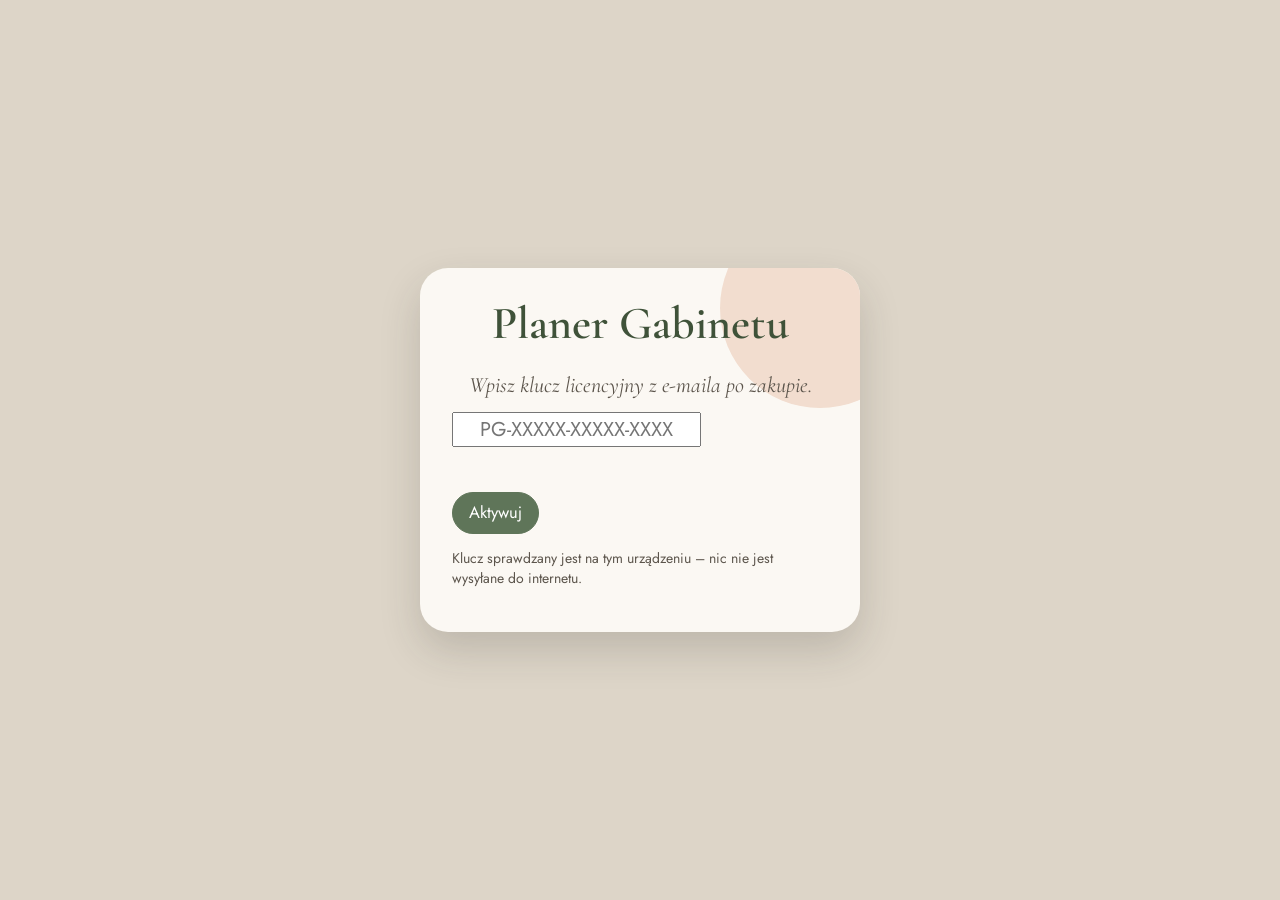
==== app/index.html @ 4b793651 "Planer Gabinetu: strona sprzedażowa, instrukcja i aplikacja (app/) Co-Authored-By: Claude Opus 5.5 <" ====
<!DOCTYPE html>
<html lang="pl">
<head>
<meta charset="utf-8">
<meta name="viewport" content="width=device-width, initial-scale=1, viewport-fit=cover">
<meta name="theme-color" content="#FBF8F3">
<meta name="robots" content="noindex, nofollow">
<title>Planer Gabinetu</title>
<link rel="manifest" href="manifest.webmanifest">
<link rel="icon" href="icon.svg" type="image/svg+xml">
<link rel="apple-touch-icon" href="icon-192.png">
<meta name="apple-mobile-web-app-capable" content="yes">
<link rel="preconnect" href="https://fonts.googleapis.com">
<link rel="preconnect" href="https://fonts.gstatic.com" crossorigin>
<link href="https://fonts.googleapis.com/css2?family=Cormorant+Garamond:ital,wght@0,500;0,600;1,500&family=Jost:wght@400;500;600&family=Caveat:wght@500;700&display=swap" rel="stylesheet">
<style>
:root,body[data-theme="szalwia"]{
  --ink:#2E2A26; --muted:#5C554C; --desk:#DDD5C8; --paper:#FBF8F3; --line:#E6DED1;
  --primary:#5F7559; --deep:#3F5239; --accent:#9A5A3C; --soft2:#DDE6D6; --soft3:#F2DDCF; --soft1:#F4EEE4;
  --tab0:#7A8F73; --tab1:#A8B89E; --tab2:#C9D4BF; --tab3:#E2C3AE; --tab4:#D4A88C; --tab5:#E8DCC8; --tab6:#F4EEE4;
  --tabfg0:#fff; --tabfg1:#2E2A26;
  --ok:#DDE6D6; --warn:#F2DDCF; --danger:#A33B2C;
}
body[data-theme="roz"]{--desk:#E3D6D1;--paper:#FCF8F6;--line:#EEE0DB;--primary:#9A6763;--deep:#6E4542;--accent:#8A5E2E;--soft2:#F2E1DD;--soft3:#EAD9C4;--soft1:#F7F1EE;
  --tab0:#B98A86;--tab1:#D2AAA5;--tab2:#E8CDC8;--tab3:#E3D2B8;--tab4:#C9B08A;--tab5:#EFE4DC;--tab6:#F7F1EE;--ok:#F2E1DD;--warn:#EAD9C4}
body[data-theme="granat"]{--desk:#D8D6D0;--paper:#FAF8F4;--line:#E4E0D7;--primary:#2F3E5C;--deep:#24314A;--accent:#8A6A2A;--soft2:#DCE2EC;--soft3:#EFE3C8;--soft1:#F3F0EA;
  --tab0:#2F3E5C;--tab1:#56688C;--tab2:#9FB0CC;--tab3:#D9C79C;--tab4:#BFA26A;--tab5:#E7E2D6;--tab6:#F3F0EA;--ok:#DCE2EC;--warn:#EFE3C8}
:root{--serif:"Cormorant Garamond",Georgia,serif;--sans:"Jost","Segoe UI",system-ui,sans-serif;--hand:"Caveat",cursive}
*{box-sizing:border-box}
html,body{margin:0;height:100%}
body{font-family:var(--sans);color:var(--ink);font-size:16.5px;line-height:1.45;background:var(--desk);-webkit-tap-highlight-color:transparent}
button,input,select,textarea{font:inherit;color:inherit}
h1,h2,h3{font-family:var(--serif);font-weight:600;margin:0;color:var(--deep);line-height:1.1}
h1{font-size:40px}
h2{font-size:28px}
h3{font-size:22px}
[hidden]{display:none!important}
.muted{color:var(--muted)}
.small{font-size:14px}
.eyebrow{font-size:12px;letter-spacing:.14em;text-transform:uppercase;color:var(--muted)}

/* przyciski */
.btn{background:#fff;border:1px solid var(--line);border-radius:22px;padding:6px 16px;cursor:pointer;min-height:42px;transition:background .15s,transform .08s}
.btn:hover{background:var(--soft1)}
.btn:active{transform:scale(.98)}
.btn.or{background:var(--primary);border-color:var(--primary);color:#fff}
.btn.or:hover{background:var(--deep)}
.btn.gr{background:var(--soft2);border-color:var(--soft2)}
.btn.bl{background:var(--soft3);border-color:var(--soft3)}
.btn.ghost{background:transparent;border-style:dashed}
.btn.sm{min-height:36px;padding:3px 12px;font-size:14px}
.btn.danger{color:var(--danger);border-color:#E7C4BD;background:#fff}
.linkbtn{background:none;border:0;cursor:pointer;text-decoration:underline;color:var(--muted);padding:2px}

/* pola */
input[type=text],input[type=password],input[type=date],input[type=time],input[type=number],input[type=email],input[type=tel],select,textarea{
  width:100%;background:#fff;border:1px solid var(--line);border-radius:12px;padding:8px 12px;min-height:44px;outline:none}
input:focus,select:focus,textarea:focus{border-color:var(--primary);box-shadow:0 0 0 3px color-mix(in srgb,var(--primary) 18%,transparent)}
textarea{min-height:90px;resize:vertical;line-height:1.5}
textarea.lined{background:#fff repeating-linear-gradient(transparent 0 35px,var(--line) 35px 36px);line-height:36px;padding-top:0;font-size:18px;min-height:116px}
label{display:block;margin:10px 0 4px;font-size:12.5px;letter-spacing:.1em;text-transform:uppercase;color:var(--muted);font-weight:500}
.row{display:flex;gap:10px;flex-wrap:wrap;align-items:flex-end}
.row>*{flex:1 1 150px}
.row>.auto{flex:0 0 auto}
.hint{font-size:13.5px;color:var(--muted);margin-top:4px}

/* blokada */
#lock{min-height:100%;display:flex;align-items:center;justify-content:center;padding:20px;background:var(--desk)}
.lockcard{max-width:440px;width:100%;background:var(--paper);border-radius:28px;padding:30px 32px;box-shadow:0 18px 40px rgba(46,42,38,.18);position:relative;overflow:hidden}
.lockcard::before{content:"";position:absolute;right:-60px;top:-60px;width:200px;height:200px;border-radius:50%;background:var(--soft3)}
.lockcard>*{position:relative}
.lockcard h1{font-size:46px;text-align:center}
.lockcard .sub{text-align:center;font-family:var(--serif);font-style:italic;font-size:22px;margin-bottom:10px;color:var(--muted)}
.err{color:var(--danger);min-height:22px}
.note{background:var(--soft1);border-left:4px solid var(--primary);border-radius:10px;padding:10px 12px;font-size:14.5px;margin:10px 0}

/* planer */
#app{display:flex;min-height:100%;padding:22px 0 22px 24px}
.book{flex:1;min-width:0;background:var(--paper);border-radius:20px 4px 4px 20px;box-shadow:0 18px 40px rgba(46,42,38,.16),0 2px 0 rgba(46,42,38,.06);padding:22px 32px 34px 32px;position:relative}
.tabs{display:flex;flex-direction:column;gap:5px;padding-top:40px;width:80px;flex:0 0 80px}
.tab{writing-mode:vertical-rl;border:0;border-radius:0 14px 14px 0;padding:16px 0;cursor:pointer;font-size:14px;font-weight:500;letter-spacing:.06em;min-height:88px;width:54px;
  box-shadow:4px 4px 10px rgba(46,42,38,.10);background:var(--c);color:var(--fg);text-align:center}
.tab.on{width:68px;font-weight:600}
.topbar{display:flex;align-items:center;gap:10px;flex-wrap:wrap;border-bottom:1px solid var(--line);padding-bottom:12px;margin-bottom:16px}
.topbar .brand{display:flex;align-items:center;gap:10px;font-family:var(--serif);font-weight:600;font-size:24px;color:var(--deep);cursor:pointer;background:none;border:0;padding:0}
.brand .dot{width:34px;height:34px;border-radius:50%;background:var(--primary);display:flex;align-items:center;justify-content:center}
.topbar .sp{flex:1}
.banner{background:var(--soft3);border-radius:14px;padding:8px 14px;margin-bottom:14px;display:flex;gap:10px;align-items:center;flex-wrap:wrap;font-size:14.5px}
.pagehead{display:flex;align-items:center;gap:12px;flex-wrap:wrap;margin-bottom:16px}
.pagehead h1{flex:1;min-width:200px}
.navbtn{width:44px;height:44px;border-radius:50%;border:1px solid var(--line);background:#fff;font-size:20px;cursor:pointer;color:var(--ink)}
.bigday{font-family:var(--serif);font-weight:600;font-size:64px;line-height:.9;color:var(--deep)}
.dayname{font-family:var(--serif);font-style:italic;font-size:26px;line-height:1}

/* karty */
.sticky{background:var(--c,var(--soft2));border-radius:18px;padding:14px 16px;margin:0 0 14px}
.sticky h3{margin-bottom:6px;font-size:21px}
.card{background:#fff;border:1px solid var(--line);border-radius:18px;padding:14px 18px;margin-bottom:14px}
.cloud{background:#fff;border:1px solid var(--line);border-radius:18px;padding:14px 18px;margin:14px 0}
hr.dash{border:0;border-top:1px dashed var(--line);margin:14px 0}
.hl{background:linear-gradient(transparent 60%,var(--soft2) 60%)}

/* home */
.home{display:grid;grid-template-columns:minmax(0,1fr) minmax(0,1.15fr);gap:30px}
.hero{position:relative;height:230px;border-radius:150px 150px 20px 20px;background:var(--soft2);overflow:hidden;display:flex;flex-direction:column;justify-content:flex-end;padding:26px 28px;margin-bottom:16px}
.hero::before{content:"";position:absolute;right:-40px;top:-30px;width:210px;height:210px;border-radius:50%;background:var(--soft3)}
.hero::after{content:"";position:absolute;right:40px;top:44px;width:100px;height:100px;border-radius:50%;border:1.5px solid var(--deep);opacity:.3}
.hero h1{position:relative;font-size:54px;line-height:.95}
.hero h1 i{font-weight:500}
.hero p{position:relative;margin:8px 0 0;color:var(--muted)}
.kpis{display:grid;grid-template-columns:repeat(3,minmax(0,1fr));gap:10px;margin-bottom:14px}
.kpi{background:#fff;border:1px solid var(--line);border-radius:16px;padding:10px 14px;cursor:pointer;text-align:left}
.kpi b{display:block;font-family:var(--serif);font-weight:600;font-size:36px;line-height:1;color:var(--deep)}
.kpi span{font-size:13px;color:var(--muted)}
.mcal{display:grid;grid-template-columns:repeat(7,minmax(0,1fr));gap:2px;text-align:center;font-size:13.5px;margin-top:6px}
.mcal .dw{font-size:11px;letter-spacing:.08em;color:var(--muted)}
.mcal button{height:30px;border:0;background:none;border-radius:50%;cursor:pointer;position:relative}
.mcal button.has::after{content:"";position:absolute;bottom:2px;left:50%;width:4px;height:4px;margin-left:-2px;border-radius:50%;background:var(--primary)}
.mcal button.on{background:var(--primary);color:#fff;font-weight:600}
.tiles{display:grid;grid-template-columns:repeat(3,minmax(0,1fr));gap:14px}
.tile{border:0;border-radius:20px;padding:16px 14px;min-height:140px;display:flex;flex-direction:column;justify-content:space-between;text-align:left;cursor:pointer;background:var(--c)}
.tile .ic{width:44px;height:44px;border-radius:50%;background:rgba(255,255,255,.8);display:flex;align-items:center;justify-content:center}
.tile b{display:block;font-family:var(--serif);font-weight:600;font-size:23px;line-height:1.05;color:var(--ink)}
.tile span{display:block;font-size:12.5px;color:#4A453F;margin-top:3px}

/* dzień */
.daycols{display:grid;grid-template-columns:minmax(0,1.5fr) minmax(0,1fr);gap:28px}
.weekstrip{display:flex;gap:6px;margin-bottom:12px}
.weekstrip button{flex:1;border:0;border-radius:12px;padding:5px 0;background:#fff;cursor:pointer}
.weekstrip button b{display:block;font-family:var(--serif);font-size:20px;line-height:1.1}
.weekstrip button span{font-size:11px;letter-spacing:.08em}
.weekstrip button.on{background:var(--primary);color:#fff}
.sched{border-top:1px solid var(--line)}
.hour{display:flex;border-bottom:1px solid var(--line);min-height:50px;cursor:pointer;align-items:center}
.hour:hover{background:var(--soft1)}
.hour .h{width:52px;flex:0 0 52px;font-size:13px;color:var(--muted)}
.hour .slot{flex:1;display:flex;flex-direction:column;gap:4px;padding:4px 0}
.chip{display:flex;gap:10px;align-items:center;text-align:left;width:100%;background:var(--soft2);border:0;border-left:6px solid var(--c,var(--primary));border-radius:10px;padding:6px 10px;cursor:pointer;font-size:14px}
.chip b{font-weight:600}
.chip .code{font-weight:600;letter-spacing:.04em;background:#fff;border-radius:20px;padding:1px 10px;white-space:nowrap}
.chip .st{margin-left:auto;font-size:12px;color:var(--muted);white-space:nowrap}
.chip.odbyta{background:var(--soft2)}
.chip.odw,.chip.nb{opacity:.55;background:#EEE9E1}
.chip.odw .code,.chip.nb .code{text-decoration:line-through}
.todo{display:flex;gap:10px;align-items:center;padding:5px 0;border-bottom:1px dashed var(--line)}
.todo:last-child{border-bottom:0}
.todo input[type=checkbox]{width:20px;height:20px;accent-color:var(--deep)}
.todo.done span{text-decoration:line-through;color:var(--muted)}
.todo span{flex:1}

/* tydzień / miesiąc */
.week{display:grid;grid-template-columns:repeat(7,minmax(0,1fr));gap:8px}
.wcol{background:#fff;border:1px solid var(--line);border-radius:14px;min-height:260px;padding:6px;display:flex;flex-direction:column;gap:5px}
.wcol.today{border-color:var(--primary);box-shadow:0 0 0 2px var(--primary)}
.whead{font-size:12px;letter-spacing:.08em;cursor:pointer;border-bottom:1px solid var(--line);padding-bottom:4px;text-align:center;color:var(--muted)}
.whead .n{display:block;font-family:var(--serif);font-weight:600;font-size:26px;color:var(--deep);letter-spacing:0}
.wcol .chip{font-size:12.5px;padding:4px 6px;flex-direction:column;align-items:flex-start;gap:2px}
.wcol .chip .st{margin-left:0}
.month{display:grid;grid-template-columns:repeat(7,minmax(0,1fr));gap:6px}
.mdow{text-align:center;font-size:12px;letter-spacing:.1em;text-transform:uppercase;color:var(--muted)}
.mcell{background:#fff;border:1px solid var(--line);border-radius:12px;min-height:96px;padding:4px 7px;cursor:pointer;font-size:12.5px;overflow:hidden}
.mcell.out{opacity:.35}
.mcell.today{border-color:var(--primary);box-shadow:0 0 0 2px var(--primary)}
.mcell .d{font-family:var(--serif);font-weight:600;font-size:22px;color:var(--deep)}
.mcell .mini{display:block;border-left:4px solid var(--c);padding-left:4px;margin:1px 0;white-space:nowrap;overflow:hidden;text-overflow:ellipsis}
.stats{display:flex;gap:10px;flex-wrap:wrap;margin:14px 0}
.stat{background:#fff;border:1px solid var(--line);border-radius:16px;padding:8px 16px;min-width:120px;font-size:13px;color:var(--muted)}
.stat b{display:block;font-family:var(--serif);font-weight:600;font-size:32px;line-height:1.05;color:var(--deep)}

/* pacjenci */
.pgrid{display:grid;grid-template-columns:repeat(auto-fill,minmax(210px,1fr));gap:14px}
.pcard{background:#fff;border:1px solid var(--line);border-radius:18px;padding:12px 14px;cursor:pointer;text-align:left;position:relative;overflow:hidden}
.pcard::before{content:"";position:absolute;left:0;top:0;bottom:0;width:6px;background:var(--c)}
.pcard .code{font-family:var(--serif);font-weight:600;font-size:30px;line-height:1;color:var(--deep)}
.badge{display:inline-block;border-radius:20px;padding:1px 10px;font-size:12.5px;background:var(--soft1);margin:2px 2px 0 0}
.badge.aktywny{background:var(--soft2)} .badge.zakonczony{background:#EEE9E1} .badge.oczekujacy{background:var(--soft3)}
.ptabs{display:flex;gap:6px;flex-wrap:wrap;margin:6px 0 16px}
.ptab{border:1px solid var(--line);border-radius:22px;padding:6px 14px;background:#fff;cursor:pointer;font-size:14px;min-height:40px}
.ptab.on{background:var(--primary);border-color:var(--primary);color:#fff}
.phead{display:flex;align-items:center;gap:18px;background:var(--soft2);border-radius:120px 20px 20px 120px;padding:12px 22px 12px 12px;margin-bottom:10px;flex-wrap:wrap}
.phead .ring{width:100px;height:100px;border-radius:50%;background:var(--paper);display:flex;align-items:center;justify-content:center;flex:0 0 100px;font-family:var(--serif);font-weight:600;font-size:28px;color:var(--deep);border:4px solid var(--c)}
.grid2{display:grid;grid-template-columns:repeat(2,minmax(0,1fr));gap:4px 20px}
.colors{display:flex;gap:8px;flex-wrap:wrap}
.colors button{width:32px;height:32px;border-radius:50%;border:2px solid #fff;box-shadow:0 0 0 1px var(--line);cursor:pointer}
.colors button.on{box-shadow:0 0 0 3px var(--deep)}
.list .item{display:flex;gap:10px;align-items:center;border-bottom:1px solid var(--line);padding:9px 4px;cursor:pointer}
.list .item:hover{background:var(--soft1)}
.list .item .grow{flex:1;min-width:0}
.ellip{white-space:nowrap;overflow:hidden;text-overflow:ellipsis}
.vault{background:var(--soft3);border-radius:18px;padding:16px 18px}

/* modal */
#modal{position:fixed;inset:0;background:rgba(46,42,38,.35);display:flex;align-items:flex-start;justify-content:center;padding:20px 10px;overflow:auto;z-index:50}
.mbox{background:var(--paper);border-radius:22px;box-shadow:0 20px 50px rgba(46,42,38,.25);width:100%;max-width:820px;padding:20px 24px;position:relative}
.mbox .x{position:absolute;right:14px;top:12px}
.mfoot{display:flex;gap:10px;flex-wrap:wrap;justify-content:flex-end;margin-top:16px;border-top:1px solid var(--line);padding-top:12px}
.mfoot .sp{flex:1}

/* szkicownik */
.padwrap{border:1px solid var(--line);border-radius:14px;background:#fff;overflow:hidden}
.padtools{display:flex;gap:6px;align-items:center;flex-wrap:wrap;padding:6px 8px;border-bottom:1px solid var(--line);background:var(--soft1)}
.padtools .pen{width:30px;height:30px;border-radius:50%;border:2px solid #fff;box-shadow:0 0 0 1px var(--line);cursor:pointer}
.padtools .pen.on{box-shadow:0 0 0 3px var(--deep)}
canvas.pad{display:block;width:100%;height:340px;touch-action:none;background:#fff radial-gradient(var(--line) 1.1px,transparent 1.3px) 0 0/20px 20px;cursor:crosshair}

.toast{position:fixed;bottom:20px;left:50%;transform:translateX(-50%);background:var(--deep);color:#fff;padding:10px 18px;border-radius:14px;z-index:99;font-size:15px;max-width:90vw}
#print{display:none}

/* pisanie rysikiem */
.wwrap{position:relative}
.wwrap .wbtn{position:absolute;right:8px;top:6px;z-index:2;background:var(--primary);color:#fff;border:0;border-radius:20px;padding:2px 12px;font-size:13px;cursor:pointer;min-height:32px}
.wwrap textarea{padding-right:84px}
#writer{position:fixed;left:0;right:0;top:0;height:56vh;z-index:80;background:var(--paper);box-shadow:0 10px 30px rgba(46,42,38,.25);display:flex;flex-direction:column;padding:12px 16px;gap:8px}
#writer .whead{display:flex;align-items:center;gap:10px}
#writer .whead h3{flex:1}
#writer textarea{flex:1;min-height:0;font-size:24px;line-height:46px;background:#fff repeating-linear-gradient(transparent 0 45px,var(--line) 45px 46px);padding:0 14px}

/* pierwsza wizyta */
.ikgrid{display:grid;grid-template-columns:minmax(0,1.15fr) minmax(0,1fr);gap:22px;align-items:start}
.ikres{position:sticky;top:10px;max-height:calc(100vh - 20px);overflow:auto}
.ksec{background:#fff;border:1px solid var(--line);border-radius:16px;padding:12px 16px;margin-bottom:12px}
.ksec h3{margin-bottom:4px}
.chks{display:grid;grid-template-columns:repeat(2,minmax(0,1fr));gap:2px 14px}
.chks label{font-size:15px;letter-spacing:0;text-transform:none;color:var(--ink);font-weight:400;display:flex;gap:8px;align-items:flex-start;margin:4px 0}
.chks input{width:20px;height:20px;flex:0 0 20px;accent-color:var(--deep);margin-top:1px}
.scale td{padding:5px 6px;border-bottom:1px solid var(--line);font-size:14.5px;vertical-align:middle}
.scale select{min-height:36px;padding:2px 8px;width:auto}
.alert{background:#F8E1DC;border-left:5px solid var(--danger);border-radius:10px;padding:8px 12px;margin:8px 0;font-size:14.5px}
.find{border:1px solid var(--line);border-left:6px solid var(--primary);border-radius:12px;padding:10px 14px;margin:8px 0;background:#fff}
.find .codes{font-size:13.5px;margin:4px 0}
.find .codes b{font-weight:600}
.find ul{margin:4px 0 0 18px;padding:0;font-size:14px}
.dxi{display:flex;gap:10px;align-items:center;border-bottom:1px solid var(--line);padding:7px 2px}
.dxi .c{font-weight:600;min-width:70px}

@media (max-width:980px){
  .daycols,.home,.ikgrid{grid-template-columns:1fr}
  .week{grid-template-columns:repeat(2,minmax(0,1fr))}
  .ikres{position:static;max-height:none}.chks{grid-template-columns:1fr}
}
@media (max-width:760px){
  #app{flex-direction:column;padding:0 0 76px}
  .book{border-radius:0;box-shadow:none;padding:14px 14px 20px}
  .tabs{position:fixed;bottom:0;left:0;right:0;flex-direction:row;width:auto;padding:6px;background:var(--paper);border-top:1px solid var(--line);z-index:20;overflow-x:auto}
  .tab{writing-mode:horizontal-tb;min-height:0;width:auto;flex:1;border-radius:12px;padding:8px;box-shadow:none}
  .tab.on{width:auto}
  .tiles{grid-template-columns:repeat(2,minmax(0,1fr))}
  .month .mcell{min-height:60px}.mcell .mini{display:none}
  .grid2{grid-template-columns:1fr}
  h1{font-size:30px}
}
@media print{
  body{background:#fff;font-size:12pt}
  #app,#lock,#modal,.toast,#writer{display:none!important}
  #print{display:block!important;font-family:Georgia,"Times New Roman",serif;color:#000;padding:0 6mm}
  #print h1{font-family:Georgia,serif;color:#000;font-size:18pt;text-align:center;margin:10px 0}
  #print h2{font-family:Georgia,serif;color:#000;font-size:13pt;margin:14px 0 4px}
  #print .lh{border-bottom:1px solid #000;padding-bottom:6px;margin-bottom:10px;font-size:10pt}
  #print table{width:100%;border-collapse:collapse;font-size:10.5pt}
  #print td,#print th{border:1px solid #555;padding:4px 6px;vertical-align:top;text-align:left}
  #print .sign{margin-top:40px;text-align:right}
  #print .pre{white-space:pre-wrap}
  @page{size:A4;margin:15mm}
}
</style>
</head>
<body>

<div id="lock"></div>

<div id="app" hidden>
  <div class="book">
    <div class="topbar">
      <button class="brand" data-act="go" data-v="home"><span class="dot"><svg width="17" height="17" viewBox="0 0 24 24" fill="none" stroke="#fff" stroke-width="1.8" stroke-linecap="round" stroke-linejoin="round" aria-hidden="true"><path d="M4 11l8-7 8 7v9h-5v-6H9v6H4z"/></svg></span>Planer Gabinetu</button>
      <span class="muted small" id="clock"></span>
      <span class="sp"></span>
      <span id="syncInfo" class="small"></span>
      <button class="btn sm" data-act="backupNow">Kopia</button>
      <button class="btn sm or" data-act="lockNow">Zablokuj</button>
    </div>
    <div id="banners"></div>
    <main id="view"></main>
  </div>
  <nav class="tabs" id="tabs"></nav>
</div>

<div id="modal" hidden></div>
<div id="print"></div>

<script src="planer.config.js"></script>
<script src="kliniczne.js"></script>
<script>
"use strict";
/* =====================================================================
   PLANER GABINETU — aplikacja dla gabinetu psychologicznego
   Dane wyłącznie na tym urządzeniu, zaszyfrowane AES-GCM 256 (klucz z hasła, PBKDF2 310 000).
   Do repozytorium trafia tylko kod. Żadnych danych pacjentów w plikach!
   ===================================================================== */

/* ---------- narzędzia ---------- */
const $=(s,r=document)=>r.querySelector(s), $$=(s,r=document)=>[...r.querySelectorAll(s)];
const esc=s=>String(s??'').replace(/[&<>"']/g,c=>({'&':'&amp;','<':'&lt;','>':'&gt;','"':'&quot;',"'":'&#39;'}[c]));
const uid=()=>Date.now().toString(36)+Math.random().toString(36).slice(2,8);
const pad=n=>String(n).padStart(2,'0');
const ymd=d=>`${d.getFullYear()}-${pad(d.getMonth()+1)}-${pad(d.getDate())}`;
const parseYmd=s=>{const[y,m,d]=s.split('-').map(Number);return new Date(y,m-1,d)};
const addDays=(s,n)=>{const d=parseYmd(s);d.setDate(d.getDate()+n);return ymd(d)};
const weekStart=s=>{const d=parseYmd(s);d.setDate(d.getDate()-((d.getDay()+6)%7));return ymd(d)};
const today=()=>ymd(new Date());
const nowHM=()=>{const d=new Date();return `${pad(d.getHours())}:${pad(d.getMinutes())}`};
const DNI=['poniedziałek','wtorek','środa','czwartek','piątek','sobota','niedziela'];
const DNI_K=['pn','wt','śr','cz','pt','so','nd'];
const MIES=['styczeń','luty','marzec','kwiecień','maj','czerwiec','lipiec','sierpień','wrzesień','październik','listopad','grudzień'];
const MIES_D=['stycznia','lutego','marca','kwietnia','maja','czerwca','lipca','sierpnia','września','października','listopada','grudnia'];
const dow=s=>(parseYmd(s).getDay()+6)%7;
const fmtLong=s=>{const d=parseYmd(s);return `${DNI[dow(s)]}, ${d.getDate()} ${MIES_D[d.getMonth()]} ${d.getFullYear()}`};
const fmtShort=s=>{if(!s)return '';const d=parseYmd(s);return `${pad(d.getDate())}.${pad(d.getMonth()+1)}.${d.getFullYear()}`};
const addMin=(date,time,min)=>{const[y,m,d]=date.split('-').map(Number);const[h,mi]=time.split(':').map(Number);const x=new Date(y,m-1,d,h,mi+Number(min||0));return{date:ymd(x),time:`${pad(x.getHours())}:${pad(x.getMinutes())}`}};
const money=n=>(Number(n)||0).toLocaleString('pl-PL')+' zł';
function toast(msg,ms=2600){const t=document.createElement('div');t.className='toast';t.textContent=msg;document.body.appendChild(t);setTimeout(()=>t.remove(),ms)}

/* ---------- słowniki ---------- */
const TYPES=['Sesja terapeutyczna','Konsultacja','Diagnoza','Psychoedukacja','Konsultacja rodzicielska','Omówienie opinii','Interwencja kryzysowa'];
const STATUSES=[['zaplanowana','zaplanowana'],['odbyta','odbyta'],['odw-pacjent','odwołana przez pacjenta'],['odw-ja','odwołana przeze mnie'],['nieobecnosc','nieobecność bez odwołania']];
const STATUS_TXT=Object.fromEntries(STATUSES);
const C=Object.assign({psycholog:'',nrWpisu:'',gabinet:'',adres:'',kontakt:'',miejsca:['Gabinet','Online'],cenaSesji:200,cenaPary:250,czasSesji:50,prefiksKodu:'P',motyw:'szalwia',kolory:null,stopka:'',demo:false,google:false},window.PLANER_CONFIG||{});
const DEMO=!!C.demo||location.hash==='#demo';
const MODES=C.miejsca&&C.miejsca.length?C.miejsca:['Gabinet','Online'];
const PSTAT=[['aktywny','aktywny'],['oczekujacy','oczekujący'],['zakonczony','zakończony']];
const GROUPS=['dziecko','nastolatek','dorosły','senior','para','rodzina'];
const COLORS=['#7A8F73','#D4A88C','#9FB0CC','#C98A6B','#B98A86','#BFA26A','#8FA8A0','#6E7FA3','#C9B26E','#A3876A'];
const INTERVIEW=[['history','Historia problemu'],['family','Sytuacja rodzinna i relacje'],['edu','Edukacja / praca'],['health','Zdrowie, leczenie, leki'],['resources','Zasoby i mocne strony'],['risk','Czynniki ryzyka / bezpieczeństwo'],['expect','Oczekiwania wobec pomocy']];
const OPF=[['purpose','Cel opinii / pytanie diagnostyczne'],['recipient','Adresat (instytucja)'],['basis','Podstawa (na czyj wniosek)'],['dates','Daty spotkań diagnostycznych'],['methods','Zastosowane metody i narzędzia'],['observation','Obserwacja i zachowanie w badaniu'],['results','Wyniki badań'],['conclusions','Wnioski'],['recommendations','Zalecenia']];
const ID_FIELDS=[['first','Imię (imiona)'],['last','Nazwisko'],['birth','Data urodzenia','date'],['pesel','PESEL'],['doc','Dokument tożsamości (gdy brak PESEL)'],['address','Adres zamieszkania'],['guardian','Przedstawiciel ustawowy (małoletni / ubezwłasnowolniony)'],['phone','Telefon','tel'],['email','E-mail','email']];

/* ---------- szyfrowanie ---------- */
const TE=new TextEncoder(),TD=new TextDecoder();
const b64=u8=>{let s='';for(let i=0;i<u8.length;i+=0x8000)s+=String.fromCharCode.apply(null,u8.subarray(i,i+0x8000));return btoa(s)};
const unb64=s=>{const b=atob(s),u=new Uint8Array(b.length);for(let i=0;i<b.length;i++)u[i]=b.charCodeAt(i);return u};
async function deriveKey(pw,salt){const base=await crypto.subtle.importKey('raw',TE.encode(pw),'PBKDF2',false,['deriveKey']);
  return crypto.subtle.deriveKey({name:'PBKDF2',salt,iterations:310000,hash:'SHA-256'},base,{name:'AES-GCM',length:256},false,['encrypt','decrypt'])}
async function encryptObj(key,salt,obj){const iv=crypto.getRandomValues(new Uint8Array(12));
  const ct=new Uint8Array(await crypto.subtle.encrypt({name:'AES-GCM',iv},key,TE.encode(JSON.stringify(obj))));
  return{app:'planer-gabinetu',v:1,saved:new Date().toISOString(),salt:b64(salt),iv:b64(iv),ct:b64(ct)}}
async function decryptObj(key,blob){const pt=await crypto.subtle.decrypt({name:'AES-GCM',iv:unb64(blob.iv)},key,unb64(blob.ct));return JSON.parse(TD.decode(pt))}

/* ---------- IndexedDB ---------- */
const idb={db:null,
  open(){return new Promise((res,rej)=>{const r=indexedDB.open('planer-gabinetu',1);r.onupgradeneeded=()=>r.result.createObjectStore('kv');r.onsuccess=()=>{this.db=r.result;res()};r.onerror=()=>rej(r.error)})},
  get(k){return new Promise((res,rej)=>{const q=this.db.transaction('kv').objectStore('kv').get(k);q.onsuccess=()=>res(q.result);q.onerror=()=>rej(q.error)})},
  set(k,v){return new Promise((res,rej)=>{const tx=this.db.transaction('kv','readwrite');tx.objectStore('kv').put(v,k);tx.oncomplete=()=>res();tx.onerror=()=>rej(tx.error)})},
  del(k){return new Promise((res,rej)=>{const tx=this.db.transaction('kv','readwrite');tx.objectStore('kv').delete(k);tx.oncomplete=()=>res();tx.onerror=()=>rej(tx.error)})}};

/* ---------- stan ---------- */
let K=null,SALT=null,S=null,saveT=null,lastAct=Date.now(),vaultOpenUntil=0;
const V={view:'home',date:today(),pid:null,ptab:'przeglad',pfilter:'aktywny',q:''};
const DEF=()=>({ver:1,patients:[],sessions:[],days:{},weeks:{},months:{},identity:{},nameMap:{},
  settings:{psychName:C.psycholog,nrWpisu:C.nrWpisu,podmiot:C.gabinet,kontakt:C.kontakt,theme:C.motyw,feePara:C.cenaPary,
    adres:C.adres,fee:C.cenaSesji,dur:C.czasSesji,codePrefix:C.prefiksKodu,autoLock:10,dayStart:8,dayEnd:20,
    gcalClientId:'',gcalCalendarId:'primary',lastBackup:null}});
let save=function(){clearTimeout(saveT);saveT=setTimeout(async()=>{if(!K||!S)return;
  try{await idb.set('vault',await encryptObj(K,SALT,S))}catch(e){toast('Błąd zapisu: '+e.message)}},350)}
const pat=id=>S.patients.find(p=>p.id===id);
const sessOn=d=>S.sessions.filter(s=>s.date===d).sort((a,b)=>a.time.localeCompare(b.time));
const sessOf=pid=>S.sessions.filter(s=>s.patientId===pid).sort((a,b)=>(b.date+b.time).localeCompare(a.date+a.time));
const day=d=>S.days[d]||(S.days[d]={prio:[],energy:0,reflection:'',gratitude:''});
const isCancel=s=>s.status.startsWith('odw')||s.status==='nieobecnosc';
const stClass=s=>s.status==='odbyta'?'odbyta':s.status.startsWith('odw')?'odw':s.status==='nieobecnosc'?'nb':'';

/* =====================================================================
   BLOKADA / ODBLOKOWANIE
   ===================================================================== */
async function showLock(){
  $('#app').hidden=true;$('#lock').hidden=false;
  const blob=await idb.get('vault');
  if(!blob){
    $('#lock').innerHTML=`<form class="lockcard" id="setupForm">
      <h1>Planer Gabinetu</h1><div class="sub">pierwsze uruchomienie</div>
      <div class="note">Ustal hasło do planera. Wszystkie dane (kody, notatki, sejf tożsamości) zostaną <b>zaszyfrowane tym hasłem</b> i zapisane tylko na tym urządzeniu.<br><b>Hasła nie da się odzyskać.</b> Zapisz je w bezpiecznym miejscu.</div>
      <label>Hasło (min. 10 znaków)</label><input type="password" id="pw1" autocomplete="new-password" required minlength="10">
      <label>Powtórz hasło</label><input type="password" id="pw2" autocomplete="new-password" required>
      <div class="err" id="lockErr"></div>
      <button class="btn or" style="width:100%">Utwórz zaszyfrowany planer</button>
      <hr class="dash"><button type="button" class="linkbtn" data-act="restoreFromLock">Mam kopię zapasową, chcę ją przywrócić</button>
    </form>`;
    $('#setupForm').onsubmit=async e=>{e.preventDefault();const a=$('#pw1').value,b=$('#pw2').value;
      if(a.length<10)return $('#lockErr').textContent='Hasło musi mieć co najmniej 10 znaków.';
      if(a!==b)return $('#lockErr').textContent='Hasła się różnią.';
      $('#lockErr').textContent='Szyfruję…';
      SALT=crypto.getRandomValues(new Uint8Array(16));K=await deriveKey(a,SALT);S=DEF();
      await idb.set('vault',await encryptObj(K,SALT,S));
      try{await navigator.storage?.persist?.()}catch(_){}
      openApp()};
  }else{
    $('#lock').innerHTML=`<form class="lockcard" id="unlockForm">
      <h1>Planer Gabinetu</h1><div class="sub">${esc(fmtLong(today()))}</div>
      <label>Hasło</label><input type="password" id="pw" autocomplete="current-password" autofocus required>
      <div class="err" id="lockErr"></div>
      <button class="btn or" style="width:100%">Otwórz planer</button>
      <hr class="dash"><button type="button" class="linkbtn" data-act="restoreFromLock">Przywróć z kopii zapasowej</button>
    </form>`;
    setTimeout(()=>$('#pw')?.focus(),50);
    $('#unlockForm').onsubmit=async e=>{e.preventDefault();$('#lockErr').textContent='Odszyfrowuję…';
      try{SALT=unb64(blob.salt);K=await deriveKey($('#pw').value,SALT);S=await decryptObj(K,blob);
        S=Object.assign(DEF(),S);S.settings=Object.assign(DEF().settings,S.settings);openApp()}
      catch(_){K=null;S=null;$('#lockErr').textContent='Nieprawidłowe hasło.';}};
  }
}
function lockApp(){closeWriter();if(S)save();setTimeout(()=>{K=null;S=null;vaultOpenUntil=0;G.token=null;$('#view').innerHTML='';closeModal();showLock()},400)}
function openApp(){$('#lock').hidden=true;$('#lock').innerHTML='';$('#app').hidden=false;lastAct=Date.now();V.date=today();V.view='home';render()}
['pointerdown','keydown','scroll'].forEach(ev=>addEventListener(ev,()=>lastAct=Date.now(),{passive:true}));
setInterval(()=>{if(!DEMO&&S&&Date.now()-lastAct>(S.settings.autoLock||10)*60000)lockApp();
  const c=$('#clock');if(c&&S)c.textContent=nowHM()},20000);
document.addEventListener('visibilitychange',()=>{if(document.hidden&&S)save()});

/* =====================================================================
   RENDER
   ===================================================================== */
const TABS=[['home','Home'],['day','Dziś'],['week','Tydzień'],['month','Miesiąc'],['patients','Pacjenci'],['opinions','Opinie'],['settings','Ustawienia']];
const THEMES=[['szalwia','Szałwia'],['roz','Pudrowy róż'],['granat','Granat i złoto']];
function applyTheme(){if(C.kolory)Object.entries(C.kolory).forEach(([k,v])=>document.body.style.setProperty('--'+k,v));const t=(S&&S.settings.theme)||localStorage.getItem('pg-theme')||'szalwia';document.body.dataset.theme=t;try{localStorage.setItem('pg-theme',t)}catch(_){}}
function render(){
  if(!S)return;
  applyTheme();const darkIdx=document.body.dataset.theme==='granat'?[0,1]:[0];
  $('#tabs').innerHTML=TABS.map(([k,t],i)=>`<button class="tab ${V.view===k||(k==='patients'&&V.view==='patient')?'on':''}" style="--c:var(--tab${i});--fg:${darkIdx.includes(i)?'#fff':'var(--ink)'}" data-act="go" data-v="${k}">${t}</button>`).join('');
  $('#clock').textContent=nowHM();
  renderBanners();
  const f={intakes:vIntakes,home:vHome,day:vDay,week:vWeek,month:vMonth,patients:vPatients,patient:vPatient,opinions:vOpinions,settings:vSettings}[V.view];
  $('#view').innerHTML=f();
  bindPads();decorateWriting();
}
function renderBanners(){
  const b=[];const lb=S.settings.lastBackup;
  const days=lb?Math.floor((Date.now()-new Date(lb))/864e5):null;
  if(days===null||days>=7)b.push(`<div class="banner"><b>Kopia zapasowa:</b> ${days===null?'jeszcze nie wykonano':'ostatnia '+days+' dni temu'}. Dane są tylko na tym urządzeniu. <button class="btn sm" data-act="backupNow">Zrób kopię teraz</button></div>`);
  const dirty=S.sessions.filter(s=>s.gcalDirty).length;
  $('#syncInfo').innerHTML=S.settings.gcalClientId&&dirty?`<button class="btn sm bl" data-act="gcalSyncAll">Kalendarz Google: ${dirty} do wysłania</button>`:'';
  $('#banners').innerHTML=b.join('');
}
function chip(s,showDate){const p=pat(s.patientId);return `<button class="chip ${stClass(s)}" style="--c:${p?.color||'#999'}" data-act="openSession" data-id="${s.id}">
  <b>${showDate?esc(fmtShort(s.date))+' ':''}${esc(s.time)}</b><span class="code">${esc(p?.code||'?')}</span><span class="small">${esc(s.type)}${s.mode==='Online'?' · online':''}</span><span class="st">${esc(STATUS_TXT[s.status]||s.status)}</span></button>`}

/* ---------- HOME ---------- */
const ICON={day:'M4 5h16v15H4zM4 9h16M8 3v4M16 3v4M8 13h3v3H8z',week:'M4 5h16v15H4zM4 9h16M9 9v11M14 9v11M8 3v4M16 3v4',month:'M4 5h16v15H4zM4 9h16M4 13.5h16M4 17h16M9 9v11M14 9v11',
  people:'M9 11a3.5 3.5 0 1 0 0-7 3.5 3.5 0 0 0 0 7zM2.5 20c.6-3.4 3.3-5.5 6.5-5.5s5.9 2.1 6.5 5.5M16 4.5a3.3 3.3 0 0 1 0 6.3M18 14.6c2 .7 3.2 2.6 3.5 5.4',pen:'M4 20h4L19 9l-4-4L4 16v4zM13.5 6.5l4 4',
  doc:'M6 3h9l4 4v14H6zM14 3v5h5M9 12h7M9 16h7',test:'M9 3h6M10 3v6L5 18a2 2 0 0 0 1.8 3h10.4A2 2 0 0 0 19 18l-5-9V3M7.5 14h9',pay:'M3 7h18v11H3zM3 11h18M7 15h3',
  sync:'M4 12a8 8 0 0 1 13.7-5.7L20 8M20 4v4h-4M20 12a8 8 0 0 1-13.7 5.7L4 16M4 20v-4h4',lock:'M5 11h14v10H5zM8 11V7a4 4 0 0 1 8 0v4'};
const svg=(d,c='currentColor',w=22)=>`<svg width="${w}" height="${w}" viewBox="0 0 24 24" fill="none" stroke="${c}" stroke-width="1.6" stroke-linecap="round" stroke-linejoin="round" aria-hidden="true"><path d="${d}"/></svg>`;
function vHome(){const t=today(),ss=sessOn(t).filter(s=>!isCancel(s));
  const noNote=S.sessions.filter(s=>s.status==='odbyta'&&!s.note);const drafts=S.patients.flatMap(p=>(p.opinions||[]).filter(o=>!o.final));
  const unpaid=S.sessions.filter(s=>s.status==='odbyta'&&!s.paid&&(Number(s.fee)||0)>0);
  const ws=weekStart(t),wk=[...Array(7)].map((_,i)=>addDays(ws,i)).flatMap(sessOn).filter(s=>!isCancel(s)).length;
  const d=parseYmd(V.date),y=d.getFullYear(),m=d.getMonth(),ym=`${y}-${pad(m+1)}`;
  const first=new Date(y,m,1),lead=(first.getDay()+6)%7,dim=new Date(y,m+1,0).getDate();
  const cal=[...Array(lead)].map(()=>'<span></span>').join('')+[...Array(dim)].map((_,i)=>{const ds=`${ym}-${pad(i+1)}`;const has=S.sessions.some(s=>s.date===ds&&!isCancel(s));
    return `<button class="${ds===t?'on':''} ${has?'has':''}" data-act="openDay" data-d="${ds}">${i+1}</button>`}).join('');
  const active=S.patients.filter(p=>p.status==='aktywny').length,dxN=S.patients.filter(p=>p.intake).length;
  const tiles=[['Dziś',`${ss.length} sesji · ${noNote.filter(s=>s.date===t).length} do opisania`,ICON.day,'go','day','var(--soft2)'],
    ['Tydzień',`${wk} sesji w tym tygodniu`,ICON.week,'go','week','var(--soft3)'],['Miesiąc','kalendarz i statystyki',ICON.month,'go','month','#fff'],
    ['Pacjenci',`${active} aktywnych kodów`,ICON.people,'go','patients','var(--soft3)'],['Do opisania',`${noNote.length} sesji bez opisu`,ICON.pen,'go','day','#fff'],
    ['Opinie',`${drafts.length} szkiców`,ICON.doc,'go','opinions','var(--soft2)'],['Pierwsze wizyty',`${dxN} wywiadów`,ICON.test,'go','intakes','#fff'],
    ['Płatności',`${unpaid.length} nieopłaconych`,ICON.pay,'go','month','var(--soft2)'],['Kopia zapasowa','zaszyfrowany plik',ICON.lock,'backupNow','','var(--soft3)']];
  return `<div class="home"><section>
    <div class="hero"><h1>Planer<br><i>Gabinetu</i></h1><p>${esc(S.settings.podmiot)}</p></div>
    <div class="kpis"><button class="kpi" data-act="go" data-v="day"><b>${ss.length}</b><span>sesji dziś</span></button>
     <button class="kpi" data-act="go" data-v="day"><b style="color:var(--accent)">${noNote.length}</b><span>do opisania</span></button>
     <button class="kpi" data-act="go" data-v="opinions"><b>${drafts.length}</b><span>opinii w toku</span></button></div>
    <div class="card"><div style="display:flex;align-items:baseline;justify-content:space-between"><h3>${MIES[m]} ${y}</h3>
      <span><button class="linkbtn" data-act="shiftMonth" data-n="-1">‹</button> <button class="linkbtn" data-act="shiftMonth" data-n="1">›</button></span></div>
     <div class="mcal">${DNI_K.map(x=>`<span class="dw">${x}</span>`).join('')}${cal}</div></div>
   </section><section>
    <div style="display:flex;align-items:baseline;justify-content:space-between;border-bottom:1px solid var(--line);padding-bottom:10px;margin-bottom:14px">
     <h2 style="font-size:34px">Spis treści</h2><span style="font-family:var(--hand);font-size:22px;color:var(--accent)">${esc(DNI[dow(t)])}, ${parseYmd(t).getDate()}.${pad(parseYmd(t).getMonth()+1)}</span></div>
    <nav class="tiles" aria-label="Spis treści">${tiles.map(([l,sub,ic,act,v,bg])=>`<button class="tile" style="--c:${bg};${bg==='#fff'?'border:1px solid var(--line)':''}" data-act="${act}" data-v="${v}"><span class="ic">${svg(ic,'var(--ink)')}</span><span><b>${l}</b><span>${sub}</span></span></button>`).join('')}</nav>
    <p class="small muted" style="display:flex;gap:8px;align-items:center;margin-top:14px">${svg(ICON.lock,'var(--muted)',15)} Dane zaszyfrowane na tym urządzeniu · ostatnia kopia: ${S.settings.lastBackup?Math.floor((Date.now()-new Date(S.settings.lastBackup))/864e5)+' dni temu':'brak'}</p>
   </section></div>`}

/* ---------- WYWIADY ---------- */
function vIntakes(){const rows=S.patients.slice().sort((a,b)=>a.code.localeCompare(b.code,'pl',{numeric:true}));
  const withI=rows.filter(p=>p.intake),without=rows.filter(p=>!p.intake&&p.status!=='zakonczony');
  return `<div class="pagehead"><h1>Wywiady – pierwsze wizyty</h1><button class="btn or" data-act="newIntake">+ Nowy pacjent i wywiad</button></div>
   <div class="card"><h3>Przeprowadzone wywiady</h3>${withI.length?`<div class="list">${withI.map(p=>{const R=KLIN.analyze(p.intake);
     return `<div class="item" data-act="openIntake" data-id="${p.id}"><b style="min-width:70px;font-family:var(--serif);font-size:20px;color:var(--deep)">${esc(p.code)}</b>
      <span class="grow"><span class="small">${esc(KLIN.TEMPLATES[p.intake.tpl].name)} · ${esc(fmtShort(p.intake.date))}</span><br><span class="small muted ellip" style="display:block">${esc(R.findings.filter(f=>f.id!=='none').map(f=>f.area).join(', '))}</span></span>
      ${R.s.phqDone?`<span class="badge">PHQ-9 ${R.s.phq}</span>`:''}${R.s.gadDone?`<span class="badge">GAD-7 ${R.s.gad}</span>`:''}${R.risk.lvl>=2?'<span class="badge" style="background:#F8E1DC">ryzyko</span>':''}</div>`}).join('')}</div>`:'<p class="muted">Brak wywiadów.</p>'}</div>
   <div class="card"><h3>Aktywni pacjenci bez wywiadu</h3>${without.length?`<div class="list">${without.map(p=>`<div class="item" data-act="openIntake" data-id="${p.id}"><b style="min-width:70px">${esc(p.code)}</b><span class="grow small muted">${esc(p.group)} · od ${esc(fmtShort(p.start))}</span><span class="small">rozpocznij wywiad →</span></div>`).join('')}</div>`:'<p class="muted">Wszyscy aktywni pacjenci mają wywiad.</p>'}</div>`}

/* ---------- DZIEŃ ---------- */
function vDay(){
  const d=V.date,D=day(d),ss=sessOn(d),st=S.settings,t=today(),dd=parseYmd(d),ws=weekStart(d);
  let hours='';for(let h=st.dayStart;h<=st.dayEnd;h++){const hh=pad(h);
    const here=ss.filter(s=>s.time.slice(0,2)===hh||(h===st.dayStart&&Number(s.time.slice(0,2))<h)||(h===st.dayEnd&&Number(s.time.slice(0,2))>h));
    hours+=`<div class="hour" data-act="newAt" data-time="${hh}:00"><div class="h">${h}:00</div><div class="slot">${here.map(s=>chip(s)).join('')}</div></div>`}
  const toConfirm=S.sessions.filter(s=>s.status==='zaplanowana'&&(s.date<t||(s.date===t&&addMin(s.date,s.time,s.dur).time<=nowHM()))).sort((a,b)=>(a.date+a.time).localeCompare(b.date+b.time));
  const noNote=S.sessions.filter(s=>s.status==='odbyta'&&!s.note&&s.date>=addDays(t,-30));
  const done=ss.filter(s=>s.status==='odbyta'),sum=done.reduce((a,s)=>a+(Number(s.fee)||0),0),unp=done.filter(s=>!s.paid);
  return `<div class="pagehead"><span class="bigday">${dd.getDate()}</span><div style="flex:1;min-width:180px"><div class="dayname">${DNI[dow(d)]}</div><div class="eyebrow" style="margin-top:4px">${MIES[dd.getMonth()]} ${dd.getFullYear()} · gabinet</div></div>
    <button class="navbtn" data-act="shift" data-n="-1" aria-label="Poprzedni dzień">‹</button><button class="navbtn" data-act="shift" data-n="1" aria-label="Następny dzień">›</button>${d!==t?'<button class="btn sm" data-act="toToday">dziś</button>':''}
    <button class="btn or" data-act="newSession">+ Sesja</button></div>
  <div class="daycols">
   <section><div class="weekstrip">${[...Array(7)].map((_,i)=>{const x=addDays(ws,i);return `<button class="${x===d?'on':''}" data-act="openDay" data-d="${x}"><span>${DNI_K[i]}</span><b>${parseYmd(x).getDate()}</b></button>`}).join('')}</div>
     <div class="sched">${hours}</div>
     <div class="small muted" style="margin-top:6px">Dotknij godziny, aby dodać sesję.</div></section>
   <aside>
    ${toConfirm.length?`<div class="sticky" style="--c:var(--soft3)"><h3>Czy się odbyły?</h3>${toConfirm.slice(0,8).map(s=>`<div class="todo"><span><b>${esc(fmtShort(s.date))} ${esc(s.time)}</b> · ${esc(pat(s.patientId)?.code||'?')}</span>
      <button class="btn sm or" data-act="quickStatus" data-id="${s.id}" data-s="odbyta">tak</button><button class="btn sm" data-act="openSession" data-id="${s.id}">inne…</button></div>`).join('')}</div>`:''}
    <div class="row" style="align-items:stretch;margin-bottom:14px">
     <div class="sticky" style="--c:var(--soft3);margin:0"><div class="eyebrow">Do opisania</div>${noNote.length?noNote.slice(0,4).map(s=>`<div class="todo"><span><b>${esc(pat(s.patientId)?.code||'?')}</b> · ${esc(fmtShort(s.date))}</span><button class="linkbtn" data-act="openSession" data-id="${s.id}">opisz</button></div>`).join(''):'<p class="small">Wszystko opisane.</p>'}</div>
     <div class="sticky" style="--c:var(--soft2);margin:0"><div class="eyebrow">Płatności dziś</div><div class="bigday" style="font-size:36px">${money(sum)}</div><div class="small">${unp.length?unp.length+' nieopłacona · '+unp.map(s=>esc(pat(s.patientId)?.code||'?')).join(', '):'wszystkie opłacone'}</div></div></div>
    <div class="card"><h3>Zadania gabinetu</h3>
      ${D.prio.map((x,i)=>`<div class="todo ${x.done?'done':''}"><input type="checkbox" ${x.done?'checked':''} data-act="prioToggle" data-i="${i}"><span>${esc(x.t)}</span><button class="linkbtn" data-act="prioDel" data-i="${i}">×</button></div>`).join('')}
      <form data-form="prioAdd" class="row" style="margin-top:8px"><input type="text" name="t" placeholder="dodaj zadanie…"><button class="btn sm auto">+</button></form></div>
    <div class="card"><h3>Notatki dnia</h3><textarea class="lined" data-bind="day:reflection" rows="4">${esc(D.reflection)}</textarea></div>
   </aside></div>`;
}
/* ---------- TYDZIEŃ ---------- */
function vWeek(){
  const ws=weekStart(V.date),t=today();const W=S.weeks[ws]||(S.weeks[ws]={focus:''});
  const days=[...Array(7)].map((_,i)=>addDays(ws,i));
  const all=days.flatMap(sessOn);const ok=all.filter(s=>!isCancel(s));
  return `<div class="pagehead"><button class="navbtn" data-act="shift" data-n="-7">‹</button>
   <h1>Tydzień ${parseYmd(ws).getDate()} ${MIES_D[parseYmd(ws).getMonth()]} – ${parseYmd(days[6]).getDate()} ${MIES_D[parseYmd(days[6]).getMonth()]}</h1>
   <button class="navbtn" data-act="shift" data-n="7">›</button><button class="btn sm" data-act="toToday">ten tydzień</button><button class="btn or" data-act="newSession">+ Sesja</button></div>
  <div class="week">${days.map(d=>`<div class="wcol ${d===t?'today':''}"><div class="whead" data-act="openDay" data-d="${d}">${DNI_K[dow(d)]} <span class="n">${parseYmd(d).getDate()}</span></div>${sessOn(d).map(s=>chip(s)).join('')}</div>`).join('')}</div>
  <div class="stats"><div class="stat"><b>${ok.length}</b>sesji</div><div class="stat"><b>${all.filter(s=>s.status==='odbyta').length}</b>odbytych</div><div class="stat"><b>${all.filter(isCancel).length}</b>odwołań</div><div class="stat"><b>${new Set(ok.map(s=>s.patientId)).size}</b>pacjentów</div></div>
  <div class="cloud"><h3>Notatki tygodnia</h3><textarea class="lined" rows="3" data-bind="week:focus">${esc(W.focus)}</textarea></div>`;
}
/* ---------- MIESIĄC ---------- */
function vMonth(){
  const d=parseYmd(V.date),y=d.getFullYear(),m=d.getMonth(),ym=`${y}-${pad(m+1)}`,t=today();
  const M=S.months[ym]||(S.months[ym]={intent:''});
  const first=ymd(new Date(y,m,1));let cur=weekStart(first);const cells=[];
  do{for(let i=0;i<7;i++){cells.push(cur);cur=addDays(cur,1)}}while(parseYmd(cur).getMonth()===m);
  const ms=S.sessions.filter(s=>s.date.startsWith(ym));const done=ms.filter(s=>s.status==='odbyta');
  const income=done.reduce((a,s)=>a+(Number(s.fee)||0),0),unpaid=done.filter(s=>!s.paid);
  return `<div class="pagehead"><button class="navbtn" data-act="shiftMonth" data-n="-1">‹</button><h1>${MIES[m]} ${y}</h1>
   <button class="navbtn" data-act="shiftMonth" data-n="1">›</button><button class="btn sm" data-act="toToday">ten miesiąc</button></div>
  <div class="month">${DNI_K.map(x=>`<div class="mdow">${x}</div>`).join('')}
   ${cells.map(c=>{const cs=sessOn(c).filter(s=>!isCancel(s));return `<div class="mcell ${parseYmd(c).getMonth()!==m?'out':''} ${c===t?'today':''}" data-act="openDay" data-d="${c}">
     <span class="d">${parseYmd(c).getDate()}</span>${cs.length?` <span class="badge">${cs.length}</span>`:''}
     ${cs.slice(0,3).map(s=>`<span class="mini" style="--c:${pat(s.patientId)?.color||'#999'}">${esc(s.time)} ${esc(pat(s.patientId)?.code||'?')}</span>`).join('')}${cs.length>3?`<span class="small">+${cs.length-3}</span>`:''}</div>`}).join('')}</div>
  <div class="stats"><div class="stat"><b>${done.length}</b>odbytych sesji</div><div class="stat"><b>${ms.filter(isCancel).length}</b>odwołań / nieob.</div>
   <div class="stat"><b>${money(income)}</b>za odbyte</div><div class="stat"><b>${unpaid.length}</b>nieopłaconych</div></div>
  ${unpaid.length?`<div class="card"><h3>Nieopłacone</h3><div class="list">${unpaid.map(s=>`<div class="item" data-act="openSession" data-id="${s.id}"><span class="grow">${esc(fmtShort(s.date))} · ${esc(pat(s.patientId)?.code||'?')} · ${esc(s.type)}</span><b>${money(s.fee)}</b></div>`).join('')}</div></div>`:''}
  <div class="cloud"><h3>Notatki miesiąca</h3><textarea class="lined" rows="3" data-bind="month:intent" data-ym="${ym}">${esc(M.intent)}</textarea></div>`;
}
/* ---------- PACJENCI ---------- */
function vPatients(){
  const q=V.q.trim().toLowerCase();const t=today();
  const list=S.patients.filter(p=>(V.pfilter==='all'||p.status===V.pfilter)&&(!q||p.code.toLowerCase().includes(q)||(p.tags||'').toLowerCase().includes(q))).sort((a,b)=>a.code.localeCompare(b.code,'pl',{numeric:true}));
  return `<div class="pagehead"><h1>Pacjenci</h1><button class="btn or" data-act="newPatient">+ Nowy pacjent</button></div>
  <div class="row" style="margin-bottom:12px"><input type="text" placeholder="szukaj po kodzie lub tagu…" value="${esc(V.q)}" data-act-input="search">
   <select class="auto" data-act-change="pfilter" style="width:auto">${[['aktywny','aktywni'],['oczekujacy','oczekujący'],['zakonczony','zakończeni'],['all','wszyscy']].map(([k,t])=>`<option value="${k}" ${V.pfilter===k?'selected':''}>${t}</option>`).join('')}</select></div>
  ${list.length?`<div class="pgrid">${list.map(p=>{const ss=sessOf(p.id);const next=ss.filter(s=>s.date>=t&&s.status==='zaplanowana').pop();const last=ss.find(s=>s.status==='odbyta');
    return `<button class="pcard" style="--c:${p.color}" data-act="openPatient" data-id="${p.id}"><div class="code">${esc(p.code)}</div>
     <span class="badge ${p.status}">${esc(Object.fromEntries(PSTAT)[p.status])}</span><span class="badge">${esc(p.group)}</span>
     <div class="small" style="margin-top:6px">${next?'następna: <b>'+esc(fmtShort(next.date))+' '+esc(next.time)+'</b>':'brak zaplanowanej'}<br>${last?'ostatnia: '+esc(fmtShort(last.date)):''} · sesji: ${ss.filter(s=>s.status==='odbyta').length}</div>
     ${p.tags?`<div class="small muted ellip">${esc(p.tags)}</div>`:''}</button>`}).join('')}</div>`
   :`<div class="cloud">Brak pacjentów w tym widoku. Dodaj pierwszego. Każdy pacjent ma tylko swój kod, a dane tożsamości trafiają do zaszyfrowanego sejfu.</div>`}`;
}
function retentionInfo(p){
  if(p.status!=='zakonczony'||!p.end)return null;
  let y=parseYmd(p.end).getFullYear()+5;
  const id=S.identity[p.id];
  if(id?.birth){const adult=parseYmd(id.birth).getFullYear()+18;if(adult+5>y)y=adult+5}
  return `${y}-12-31`;
}
function vPatient(){
  const p=pat(V.pid);if(!p){V.view='patients';return vPatients()}
  const tabs=[['przeglad','Przegląd'],['pierwsza','Pierwsza wizyta'],['sesje','Sesje'],['icd','Rozpoznania ICD/DSM'],['wywiad','Notatki z wywiadu'],['diagnoza','Diagnoza'],['opinie','Opinie'],['sejf','Sejf tożsamości']];
  let body='';
  if(V.ptab==='przeglad'){const ret=retentionInfo(p);
    body=`<div class="grid2">
     <div><label>Kod pacjenta</label><input type="text" value="${esc(p.code)}" data-bind="p:code"></div>
     <div><label>Status</label><select data-bind="p:status">${PSTAT.map(([k,t])=>`<option value="${k}" ${p.status===k?'selected':''}>${t}</option>`).join('')}</select></div>
     <div><label>Grupa</label><select data-bind="p:group">${GROUPS.map(g=>`<option ${p.group===g?'selected':''}>${g}</option>`).join('')}</select></div>
     <div><label>Forma</label><select data-bind="p:mode">${MODES.map(g=>`<option ${p.mode===g?'selected':''}>${g}</option>`).join('')}</select></div>
     <div><label>Początek współpracy</label><input type="date" value="${esc(p.start)}" data-bind="p:start"></div>
     <div><label>Zakończenie</label><input type="date" value="${esc(p.end)}" data-bind="p:end"></div>
     <div><label>Stawka za sesję (zł)</label><input type="number" value="${esc(p.fee)}" data-bind="p:fee"></div>
     <div><label>Tagi (bez danych osobowych)</label><input type="text" value="${esc(p.tags)}" data-bind="p:tags" placeholder="np. lęk, DDA, szkoła"></div></div>
     <label>Kolor</label><div class="colors">${COLORS.map(c=>`<button style="background:${c}" class="${p.color===c?'on':''}" data-act="pColor" data-c="${c}" aria-label="kolor"></button>`).join('')}</div>
     <label>Powód zgłoszenia</label><textarea class="lined" data-bind="p:reason">${esc(p.reason)}</textarea>
     <label>Cele terapii / pomocy</label><textarea class="lined" data-bind="p:goals">${esc(p.goals)}</textarea>
     <label>Plan pracy / kontrakt</label><textarea class="lined" data-bind="p:plan">${esc(p.plan)}</textarea>
     <label>Ważne – pamiętaj</label><textarea class="lined" rows="2" data-bind="p:important" style="border-color:var(--accent)">${esc(p.important)}</textarea>
     ${ret?`<div class="note">Dokumentację przechowuj do <b>${esc(fmtShort(ret))}</b> (5 lat od końca roku zakończenia świadczeń; u małoletnich 5 lat od końca roku uzyskania pełnoletności), potem zniszcz ją z protokołem.</div>`:''}
     <div class="mfoot" style="justify-content:flex-start"><button class="btn or" data-act="newSession" data-pid="${p.id}">+ Sesja</button>
      <button class="btn" data-act="printDoc">Drukuj dokumentację (art. 28)</button><span class="sp"></span><button class="btn danger sm" data-act="delPatient">Usuń pacjenta</button></div>`;
  }else if(V.ptab==='pierwsza'){body=vIntake(p);
  }else if(V.ptab==='icd'){body=vIcd(p);
  }else if(V.ptab==='sesje'){const ss=sessOf(p.id);
    body=`<div class="row" style="margin-bottom:10px"><button class="btn or auto" data-act="newSession" data-pid="${p.id}">+ Sesja</button><span class="small muted">Odbytych: ${ss.filter(s=>s.status==='odbyta').length} · odwołanych: ${ss.filter(isCancel).length}</span></div>
     <div class="list">${ss.map(s=>`<div class="item" data-act="openSession" data-id="${s.id}"><b style="width:120px">${esc(fmtShort(s.date))} ${esc(s.time)}</b>
      <span class="grow"><span class="badge">${esc(STATUS_TXT[s.status])}</span> ${esc(s.type)}<br><span class="small muted ellip" style="display:block">${esc((s.note||'').slice(0,140))||'— brak opisu —'}</span></span>${s.sketch?'<span class="badge">szkic</span>':''}</div>`).join('')||'<p class="muted">Brak sesji.</p>'}</div>`;
  }else if(V.ptab==='wywiad'){
    body=`<p class="small muted">Wywiad wstępny – uzupełniaj na bieżąco. Te pola możesz dołączyć do szkicu opinii.</p>${INTERVIEW.map(([k,t])=>`<label>${t}</label><textarea class="lined" data-bind="pi:${k}">${esc(p.interview?.[k])}</textarea>`).join('')}`;
  }else if(V.ptab==='diagnoza'){
    body=`<div class="row"><button class="btn or auto" data-act="addDiag">+ Badanie / narzędzie</button><span class="small muted">np. NEO-PI-R, wywiad ustrukturyzowany, skale, obserwacja</span></div>
     ${(p.diag||[]).map((x,i)=>`<div class="card"><div class="row"><div><label>Data</label><input type="date" value="${esc(x.date)}" data-bind="pd:${i}:date"></div><div style="flex:3"><label>Narzędzie / metoda</label><input type="text" value="${esc(x.tool)}" data-bind="pd:${i}:tool"></div></div>
       <label>Wyniki (surowe / steny / centyle)</label><textarea class="lined" data-bind="pd:${i}:results">${esc(x.results)}</textarea>
       <label>Interpretacja</label><textarea class="lined" data-bind="pd:${i}:interp">${esc(x.interp)}</textarea>
       <div style="text-align:right"><button class="btn danger sm" data-act="delDiag" data-i="${i}">usuń</button></div></div>`).join('')}`;
  }else if(V.ptab==='opinie'){
    body=`<button class="btn or" data-act="newOpinion">+ Nowa opinia</button>
     <div class="list" style="margin-top:10px">${(p.opinions||[]).map(o=>`<div class="item" data-act="openOpinion" data-id="${o.id}"><b>${esc(fmtShort(o.date))}</b><span class="grow ellip">${esc(o.purpose||'opinia psychologiczna')} ${o.recipient?'→ '+esc(o.recipient):''}</span>${o.final?'<span class="badge aktywny">gotowa</span>':'<span class="badge">szkic</span>'}</div>`).join('')||'<p class="muted">Brak opinii.</p>'}</div>`;
  }else if(V.ptab==='sejf'){
    if(Date.now()>vaultOpenUntil){
      body=`<div class="vault"><h3>Sejf tożsamości jest zamknięty</h3><p>Tu są dane wymagane w dokumentacji psychologicznej (art. 28 ustawy o zawodzie psychologa). Wpisz hasło, aby je zobaczyć (otwiera się na 5 minut).</p>
       <form data-form="vaultOpen" class="row"><input type="password" name="pw" autocomplete="current-password" placeholder="hasło"><button class="btn or auto">Otwórz sejf</button></form></div>`;
    }else{const id=S.identity[p.id]||{};
      body=`<div class="vault"><h3>Sejf tożsamości · ${esc(p.code)}</h3><p class="small">Widoczne tylko tu i na wydruku dokumentacji. Nigdy nie trafia do kalendarza ani do tekstów kopiowanych do opinii.</p>
       <div class="grid2">${ID_FIELDS.map(([k,t,ty])=>`<div><label>${t}</label><input type="${ty||'text'}" value="${esc(id[k])}" data-bind="id:${k}"></div>`).join('')}</div>
       <div style="text-align:right;margin-top:10px"><button class="btn sm" data-act="vaultClose">Zamknij sejf</button></div></div>`;
    }
  }
  const nxt=sessOf(p.id).filter(s=>s.date>=today()&&s.status==='zaplanowana').pop();
  return `<div class="pagehead"><button class="btn sm" data-act="go" data-v="patients">‹ pacjenci</button><span class="eyebrow">Pacjenci › karta</span></div>
   <div class="phead" style="--c:${p.color}"><div class="ring">${esc(p.code)}</div><div style="flex:1"><div class="dayname" style="font-size:22px">kod pacjenta</div>
    <div style="margin-top:6px"><span class="badge ${p.status}" style="background:#fff">${esc(Object.fromEntries(PSTAT)[p.status])}</span><span class="badge" style="background:#fff">${esc(p.group)}</span><span class="badge" style="background:#fff">${esc(p.mode)}</span>${p.start?`<span class="badge" style="background:#fff">od ${esc(fmtShort(p.start))}</span>`:''}</div></div>
    <div class="stat" style="min-width:0"><b>${sessOf(p.id).filter(s=>s.status==='odbyta').length}</b>sesji</div><div class="stat" style="min-width:0"><b>${nxt?esc(fmtShort(nxt.date).slice(0,5)):'–'}</b>następna</div></div>
   <div class="ptabs">${tabs.map(([k,t])=>`<button class="ptab ${V.ptab===k?'on':''}" data-act="ptab" data-t="${k}">${t}</button>`).join('')}</div>${body}`;
}
/* ---------- OPINIE (zbiorczo) ---------- */
function vOpinions(){
  const all=S.patients.flatMap(p=>(p.opinions||[]).map(o=>({p,o}))).sort((a,b)=>b.o.date.localeCompare(a.o.date));
  return `<div class="pagehead"><h1>Opinie psychologiczne</h1></div>
   <div class="cloud small">Jak to działa: w karcie pacjenta uzupełniasz pola opinii (cel, metody, wyniki, wnioski). Przycisk <b>„Kopiuj tekst”</b> zbiera te informacje w jeden uporządkowany tekst (tylko z kodem pacjenta, bez danych z sejfu), który możesz wkleić, gdzie chcesz. Gotową opinię wpisujesz w pole „Tekst końcowy” i drukujesz na papierze firmowym z danymi z sejfu.</div>
   <div class="list">${all.map(({p,o})=>`<div class="item" data-act="openOpinion" data-id="${o.id}" data-pid="${p.id}"><b style="width:110px">${esc(fmtShort(o.date))}</b><span class="code" style="font-family:var(--serif);font-weight:600;font-size:22px;width:90px;color:var(--deep)">${esc(p.code)}</span><span class="grow ellip">${esc(o.purpose||'')}</span>${o.final?'<span class="badge aktywny">gotowa</span>':'<span class="badge">szkic</span>'}</div>`).join('')||'<p class="muted">Brak opinii. Utwórz ją w karcie pacjenta → zakładka Opinie.</p>'}</div>`;
}
/* ---------- USTAWIENIA ---------- */
function vSettings(){const s=S.settings;const t=today();
  const toDestroy=S.patients.map(p=>({p,r:retentionInfo(p)})).filter(x=>x.r&&x.r<t);
  return `<div class="pagehead"><h1>Ustawienia</h1></div>
  <div class="card"><h2>Wygląd</h2><label>Motyw kolorystyczny</label><div class="row">${THEMES.map(([k,n])=>`<button class="btn auto ${(s.theme||'szalwia')===k?'or':''}" data-act="setTheme" data-t="${k}">${n}</button>`).join('')}</div></div>

  <div class="card"><h2>Gabinet</h2><div class="grid2">
   <div><label>Psycholog</label><input type="text" value="${esc(s.psychName)}" data-bind="s:psychName"></div>
   <div><label>Nr wpisu do Rejestru psychologów</label><input type="text" value="${esc(s.nrWpisu)}" data-bind="s:nrWpisu"></div>
   <div><label>Podmiot</label><input type="text" value="${esc(s.podmiot)}" data-bind="s:podmiot"></div>
   <div><label>Adres siedziby</label><input type="text" value="${esc(s.adres)}" data-bind="s:adres"></div>
   <div><label>Kontakt na wydrukach dla pacjenta</label><input type="text" value="${esc(s.kontakt||'')}" data-bind="s:kontakt" placeholder="telefon / e-mail gabinetu"></div>
   <div><label>Cena sesji (zł)</label><input type="number" value="${esc(s.fee)}" data-bind="s:fee"></div>
   <div><label>Cena sesji pary (zł)</label><input type="number" value="${esc(s.feePara)}" data-bind="s:feePara"></div>
   <div><label>Długość sesji (min)</label><input type="number" value="${esc(s.dur)}" data-bind="s:dur"></div>
   <div><label>Prefiks kodów</label><input type="text" value="${esc(s.codePrefix)}" data-bind="s:codePrefix"></div>
   <div class="row"><div><label>Dzień od</label><input type="number" min="5" max="12" value="${s.dayStart}" data-bind="s:dayStart"></div><div><label>do</label><input type="number" min="14" max="23" value="${s.dayEnd}" data-bind="s:dayEnd"></div></div></div></div>

  <div class="card"><h2>Bezpieczeństwo i kopie</h2>
   <div class="row"><div><label>Automatyczna blokada po (min)</label><input type="number" min="1" max="60" value="${s.autoLock}" data-bind="s:autoLock"></div></div>
   <p class="small">Ostatnia kopia: <b>${s.lastBackup?new Date(s.lastBackup).toLocaleString('pl-PL'):'brak'}</b>. Kopia to zaszyfrowany plik .json – bez hasła nikt go nie odczyta. Trzymaj ją w dwóch miejscach (np. pendrive w szafce + dysk w chmurze).</p>
   <div class="row"><button class="btn or auto" data-act="backupNow">Pobierz zaszyfrowaną kopię</button><button class="btn auto" data-act="restore">Przywróć z kopii</button><button class="btn auto" data-act="changePw">Zmień hasło</button></div></div>

  ${C.google?`  <div class="card"><h2>Kalendarz Google</h2>
   <p class="small">Do Kalendarza trafia tylko <b>kod pacjenta, typ sesji i miejsce</b> – nigdy notatki. Najlepiej użyj osobnego kalendarza, np. „Gabinet”.</p>
   <div class="grid2"><div><label>OAuth Client ID</label><input type="text" value="${esc(s.gcalClientId)}" data-bind="s:gcalClientId" placeholder="….apps.googleusercontent.com"></div>
   <div><label>ID kalendarza</label><input type="text" value="${esc(s.gcalCalendarId)}" data-bind="s:gcalCalendarId" placeholder="primary lub …@group.calendar.google.com"></div></div>
   <div class="row" style="margin-top:10px"><button class="btn bl auto" data-act="gcalConnect">${G.token?'Połączono ✓':'Połącz z Google'}</button>
    <button class="btn auto" data-act="gcalSyncAll">Wyślij przyszłe sesje</button><button class="btn auto" data-act="gcalPull">Pobierz z Kalendarza</button></div>
   <p class="hint">„Pobierz” dodaje sesje z wydarzeń, których tytuł zaczyna się od kodu pacjenta (np. „P-014 sesja”), i aktualizuje terminy przesunięte w Google.</p></div>`:''}

  <div class="card"><h2>Pisanie rysikiem</h2>
   <p class="small">Przy każdym polu notatki jest przycisk <b>Pisz</b> – otwiera duże pole u góry ekranu, a na dole pojawia się klawiatura. Aby pismo odręczne zamieniało się na druk po polsku: zainstaluj <b>Gboard</b>, w Gboard → Języki → Polski zaznacz <b>„Pismo odręczne”</b> i ustaw Gboard jako domyślną klawiaturę. W polu przełącz klawiaturę kulką na pismo odręczne. W ustawieniach Gboard wyłącz udostępnianie statystyk.</p></div>

  <div class="card"><h2>Okres przechowywania</h2>
   ${toDestroy.length?`<p>Dokumentacja do zniszczenia (minął termin):</p>${toDestroy.map(x=>`<div class="todo"><span><b>${esc(x.p.code)}</b> – termin ${esc(fmtShort(x.r))}</span><button class="btn sm" data-act="openPatient" data-id="${x.p.id}">otwórz</button></div>`).join('')}<p class="hint">Przed usunięciem możesz wydrukować protokół zniszczenia z karty pacjenta.</p>`:'<p class="small">Brak dokumentacji po terminie przechowywania.</p>'}</div>

  <div class="card"><h2>Strefa ryzyka</h2><button class="btn danger" data-act="wipe">Usuń wszystkie dane z tego urządzenia</button></div>
  ${C.stopka?`<p class="small muted">${esc(C.stopka)}</p>`:''}<p class="small muted">Planer Gabinetu · dane: ${S.patients.length} pacjentów, ${S.sessions.length} sesji · szyfrowanie AES-GCM 256 · v1.0</p>`;
}

/* =====================================================================
   MODALE
   ===================================================================== */
function openModal(html){const m=$('#modal');m.innerHTML=`<div class="mbox"><button class="btn sm x" data-act="closeModal">✕</button>${html}</div>`;m.hidden=false;m.scrollTop=0;bindPads();decorateWriting()}
function closeModal(){const m=$('#modal');m.hidden=true;m.innerHTML=''}

function sessionModal(s,isNew){
  PADSRC.sketch=s.sketch||'';
  const act=S.patients.filter(p=>p.status!=='zakonczony'||p.id===s.patientId).sort((a,b)=>a.code.localeCompare(b.code,'pl',{numeric:true}));
  openModal(`<h2>${isNew?'Nowa sesja':'Sesja'}</h2>
  <form id="sForm">
   <div class="row"><div><label>Pacjent (kod)</label><select name="patientId" required><option value="">— wybierz —</option>${act.map(p=>`<option value="${p.id}" ${p.id===s.patientId?'selected':''}>${esc(p.code)}</option>`).join('')}</select></div>
    <div class="auto"><label>&nbsp;</label><button type="button" class="btn sm" data-act="quickPatient">+ nowy kod</button></div></div>
   <div class="row"><div><label>Data</label><input type="date" name="date" value="${esc(s.date)}" required></div><div><label>Godzina</label><input type="time" name="time" value="${esc(s.time)}" required></div>
    <div><label>Czas (min)</label><input type="number" name="dur" value="${esc(s.dur)}"></div></div>
   <div class="row"><div><label>Rodzaj</label><select name="type">${TYPES.map(x=>`<option ${s.type===x?'selected':''}>${x}</option>`).join('')}</select></div>
    <div><label>Miejsce</label><select name="mode">${MODES.map(x=>`<option ${s.mode===x?'selected':''}>${x}</option>`).join('')}</select></div>
    <div><label>Status</label><select name="status">${STATUSES.map(([k,t])=>`<option value="${k}" ${s.status===k?'selected':''}>${t}</option>`).join('')}</select></div></div>
   <div class="row"><div><label>Kwota (zł)</label><input type="number" name="fee" value="${esc(s.fee)}"></div>
    <div class="auto"><label><input type="checkbox" name="paid" ${s.paid?'checked':''} style="width:22px;height:22px;vertical-align:middle;accent-color:var(--deep)"> opłacona</label></div>
    ${isNew?`<div><label>Powtarzaj co tydzień</label><select name="repeat">${[1,2,4,6,8,10,12].map(n=>`<option value="${n}">${n===1?'nie':n+' razy'}</option>`).join('')}</select></div>`:''}</div>
   <label>Opis świadczenia <span class="small muted">(do dokumentacji – pacjent ma do niego dostęp)</span></label>
   <textarea class="lined" name="note" rows="4">${esc(s.note)}</textarea>
   <label>Notatka robocza <span class="small muted">(krótkotrwała, prywatna – wyłączona z udostępniania)</span></label>
   <textarea class="lined" name="work" rows="4">${esc(s.work)}</textarea>
   <label>Zadanie / ustalenia na kolejną sesję</label><textarea class="lined" name="homework" rows="2">${esc(s.homework)}</textarea>
   <label>Szkic / rysunek <span class="small muted">(schematy, genogram – zostaje jako obraz, nie zamienia się na tekst)</span></label><div data-pad="sketch"></div>
   <div class="mfoot">${isNew?'':'<button type="button" class="btn danger sm" data-act="delSession">Usuń</button>'}<span class="sp"></span>
    <button type="button" class="btn" data-act="closeModal">Anuluj</button><button class="btn or">Zapisz</button></div>
  </form>`);
  $('#sForm').onsubmit=e=>{e.preventDefault();const f=new FormData(e.target);
    if(!f.get('patientId'))return toast('Wybierz kod pacjenta');
    const o={patientId:f.get('patientId'),date:f.get('date'),time:f.get('time'),dur:Number(f.get('dur'))||S.settings.dur,type:f.get('type'),mode:f.get('mode'),
      status:f.get('status'),fee:Number(f.get('fee'))||0,paid:!!f.get('paid'),note:f.get('note').trim(),work:f.get('work').trim(),homework:f.get('homework').trim()};
    const pd=PADS.sketch;if(pd&&pd.dirty)o.sketch=pd.isEmpty()?'':pd.toData();
    const changedCal=isNew||['date','time','dur','type','mode','status','patientId'].some(k=>String(o[k])!==String(s[k]));
    if(isNew){const n=Number(f.get('repeat'))||1;const made=[];
      for(let i=0;i<n;i++){const x=Object.assign({id:uid(),gcalId:null,sketch:''},o,{date:addDays(o.date,7*i)});if(i>0){x.note='';x.work='';x.homework='';x.sketch='';x.status='zaplanowana';x.paid=false}x.gcalDirty=!!S.settings.gcalClientId;S.sessions.push(x);made.push(x)}
      save();closeModal();render();gcalAuto(made);toast(n>1?`Dodano ${n} sesji`:'Zapisano');
    }else{Object.assign(s,o);if(changedCal&&S.settings.gcalClientId)s.gcalDirty=true;save();closeModal();render();if(s.gcalDirty)gcalAuto([s]);toast('Zapisano')}
  };
  CUR_SESSION=s;
}
let CUR_SESSION=null;
function newSession(pid,time){
  const p=pid?pat(pid):null;
  sessionModal({patientId:pid||'',date:V.view==='patient'?today():V.date,time:time||'09:00',dur:S.settings.dur,type:'Sesja terapeutyczna',mode:p?.mode||MODES[0],status:'zaplanowana',fee:p?.fee||S.settings.fee,paid:false,note:'',work:'',homework:'',sketch:''},true);
}
function nextCode(){const pre=S.settings.codePrefix||'P';let n=S.patients.length+1;let c;do{c=`${pre}-${String(n).padStart(3,'0')}`;n++}while(S.patients.some(p=>p.code.toLowerCase()===c.toLowerCase()));return c}
function patientModal(cb){
  openModal(`<h2>Nowy pacjent</h2><form id="pForm">
   <div class="note small">Nadaj kod, który tylko Ty potrafisz powiązać z osobą. Nie używaj inicjałów ani daty urodzenia. Dane tożsamości (wymagane w dokumentacji) wpiszesz później w zakładce <b>Sejf tożsamości</b>.</div>
   <div class="row"><div><label>Kod</label><input type="text" name="code" value="${esc(nextCode())}" required></div>
    <div><label>Grupa</label><select name="group">${GROUPS.map(g=>`<option ${g==='dorosły'?'selected':''}>${g}</option>`).join('')}</select></div>
    <div><label>Forma</label><select name="mode">${MODES.map(g=>`<option>${g}</option>`).join('')}</select></div></div>
   <label>Powód zgłoszenia (krótko)</label><textarea class="lined" name="reason" rows="2"></textarea>
   <div class="mfoot"><button type="button" class="btn" data-act="closeModal">Anuluj</button><button class="btn or">Dodaj</button></div></form>`);
  $('#pForm').onsubmit=e=>{e.preventDefault();const f=new FormData(e.target);const code=f.get('code').trim();
    if(S.patients.some(p=>p.code.toLowerCase()===code.toLowerCase()))return toast('Taki kod już istnieje');
    const p=newPatientObj(code,{group:f.get('group'),mode:f.get('mode'),reason:f.get('reason').trim()});
    save();closeModal();cb?cb(p):(V.view='patient',V.pid=p.id,V.ptab='przeglad',render())};
}
function newPatientObj(code,extra={}){const used=S.patients.map(p=>p.color);const color=COLORS.find(c=>!used.includes(c))||COLORS[S.patients.length%COLORS.length];
  const p=Object.assign({id:uid(),code,color,status:'aktywny',group:'dorosły',mode:MODES[0],start:today(),end:'',fee:(extra.group==='para'?S.settings.feePara:S.settings.fee)||S.settings.fee,tags:'',reason:'',goals:'',plan:'',important:'',interview:{},diag:[],opinions:[],created:new Date().toISOString()},extra);
  S.patients.push(p);return p}

/* ---------- opinie ---------- */
let CUR_OP=null;
function opinionModal(p,o){
  CUR_OP={p,o};
  openModal(`<h2>Opinia psychologiczna · ${esc(p.code)}</h2>
   <div class="row"><div><label>Data opinii</label><input type="date" value="${esc(o.date)}" data-bind="op:date"></div></div>
   ${OPF.map(([k,t])=>`<label>${t}</label><textarea class="lined" rows="${['purpose','recipient','basis','dates'].includes(k)?2:4}" data-bind="op:${k}">${esc(o[k])}</textarea>`).join('')}
   <div class="card" style="margin-top:14px"><h3>Zebrane dane do opinii</h3>
    <label style="font-size:15px;letter-spacing:0;text-transform:none;color:var(--ink)"><input type="checkbox" id="incInt" checked style="width:20px;height:20px;vertical-align:middle"> dołącz wywiad</label>
    <label style="font-size:15px;letter-spacing:0;text-transform:none;color:var(--ink)"><input type="checkbox" id="incDiag" checked style="width:20px;height:20px;vertical-align:middle"> dołącz wyniki z zakładki Diagnoza</label>
    <label style="font-size:15px;letter-spacing:0;text-transform:none;color:var(--ink)"><input type="checkbox" id="incSess" style="width:20px;height:20px;vertical-align:middle"> dołącz opisy sesji (bez notatek roboczych)</label>
    <div class="row" style="margin-top:8px"><button class="btn bl auto" data-act="copyPrompt">Kopiuj tekst</button><span class="hint">Tekst zawiera tylko kod ${esc(p.code)} – bez danych z sejfu.</span></div></div>
   <label>Tekst końcowy opinii (wklej poprawioną wersję)</label><textarea class="lined" rows="14" data-bind="op:final">${esc(o.final)}</textarea>
   <div class="mfoot"><button class="btn danger sm" data-act="delOpinion">Usuń</button><span class="sp"></span><button class="btn" data-act="printOpinion">Drukuj / PDF</button><button class="btn or" data-act="closeModal">Gotowe</button></div>`);
}
function buildPrompt(p,o,inc){
  const L=[];const add=(t,v)=>{if(v&&String(v).trim())L.push(`## ${t}\n${String(v).trim()}`)};
  L.push(`MATERIAŁ DO OPINII PSYCHOLOGICZNEJ\nOsoba badana: kod ${p.code}. Dane osobowe: [IMIĘ I NAZWISKO], [DATA URODZENIA], [PESEL].`);
  L.push(`Grupa: ${p.group}. Forma kontaktu: ${p.mode}.`);
  OPF.forEach(([k,t])=>add(t,o[k]));
  add('Powód zgłoszenia',p.reason);
  if(inc.int)INTERVIEW.forEach(([k,t])=>add('Wywiad – '+t,p.interview?.[k]));
  if(inc.diag)(p.diag||[]).forEach(d=>add(`Badanie ${d.date?fmtShort(d.date):''} – ${d.tool||''}`,[d.results&&'Wyniki: '+d.results,d.interp&&'Interpretacja: '+d.interp].filter(Boolean).join('\n')));
  if(inc.sess){const ss=sessOf(p.id).filter(s=>s.status==='odbyta'&&s.note).reverse();if(ss.length)add(`Przebieg spotkań (${ss.length})`,ss.map(s=>`- ${fmtShort(s.date)} (${s.type}): ${s.note}`).join('\n'))}
  return L.join('\n\n');
}

/* =====================================================================
   SZKICOWNIK (rysik)
   ===================================================================== */
const PADS={},PADSRC={};
class Pad{
  constructor(host,name){this.name=name;this.color='#232323';this.size=2.4;this.erase=false;this.penOnly=false;this.dirty=false;this.empty=true;
    host.innerHTML=`<div class="padwrap"><div class="padtools">
      ${['#232323','#F07A2B','#7DB83A','#3a7fa0'].map((c,i)=>`<button type="button" class="pen ${i?'':'on'}" style="background:${c}" data-c="${c}"></button>`).join('')}
      <select class="sz" style="width:auto;min-height:34px"><option value="1.6">cienko</option><option value="2.4" selected>średnio</option><option value="5">grubo</option></select>
      <button type="button" class="btn sm er">gumka</button><button type="button" class="btn sm po">tylko rysik: nie</button><span style="flex:1"></span><button type="button" class="btn sm danger cl">wyczyść</button></div>
      <canvas class="pad"></canvas></div>`;
    this.cv=$('canvas',host);this.ctx=this.cv.getContext('2d');
    $$('.pen',host).forEach(b=>b.onclick=()=>{$$('.pen',host).forEach(x=>x.classList.remove('on'));b.classList.add('on');this.color=b.dataset.c;this.erase=false;$('.er',host).classList.remove('or')});
    $('.sz',host).onchange=e=>this.size=Number(e.target.value);
    $('.er',host).onclick=e=>{this.erase=!this.erase;e.target.classList.toggle('or',this.erase)};
    $('.po',host).onclick=e=>{this.penOnly=!this.penOnly;e.target.textContent='tylko rysik: '+(this.penOnly?'tak':'nie')};
    $('.cl',host).onclick=()=>{if(confirm('Wyczyścić szkic?')){this.ctx.clearRect(0,0,this.cv.width,this.cv.height);this.dirty=true;this.empty=true}};
    this.resize();
    const src=PADSRC[name];if(src){const img=new Image();img.onload=()=>{this.ctx.drawImage(img,0,0,this.cv.width,img.height*this.cv.width/img.width);this.empty=false};img.src=src}
    let drawing=false,last=null;
    const pos=e=>{const r=this.cv.getBoundingClientRect();return{x:(e.clientX-r.left)*this.k,y:(e.clientY-r.top)*this.k,p:e.pressure||.5}};
    this.cv.addEventListener('pointerdown',e=>{if(e.pointerType==='pen'&&!this.penOnly){this.penOnly=true;$('.po',host).textContent='tylko rysik: tak'}
      if(this.penOnly&&e.pointerType==='touch')return;drawing=true;last=pos(e);this.cv.setPointerCapture(e.pointerId);e.preventDefault()});
    this.cv.addEventListener('pointermove',e=>{if(!drawing)return;const evs=e.getCoalescedEvents?e.getCoalescedEvents():[e];
      for(const ev of evs){const p=pos(ev);const c=this.ctx;c.globalCompositeOperation=this.erase?'destination-out':'source-over';
        c.strokeStyle=this.color;c.lineCap='round';c.lineJoin='round';c.lineWidth=(this.erase?22:this.size*(0.55+p.p))*this.k;
        c.beginPath();c.moveTo(last.x,last.y);c.lineTo(p.x,p.y);c.stroke();last=p}
      this.dirty=true;this.empty=false;e.preventDefault()});
    ['pointerup','pointercancel','pointerleave'].forEach(t=>this.cv.addEventListener(t,()=>drawing=false));
  }
  resize(){const r=this.cv.getBoundingClientRect();this.k=Math.min(2,window.devicePixelRatio||1);this.cv.width=Math.round((r.width||700)*this.k);this.cv.height=Math.round((r.height||340)*this.k)}
  isEmpty(){return this.empty}
  toData(){return this.cv.toDataURL('image/png')}
}
function bindPads(){$$('[data-pad]').forEach(h=>{if(h.dataset.bound)return;h.dataset.bound=1;PADS[h.dataset.pad]=new Pad(h,h.dataset.pad)})}

/* =====================================================================
   GOOGLE CALENDAR (tylko kody!)
   ===================================================================== */
const G={token:null,exp:0};
function loadGis(){return new Promise((res,rej)=>{if(window.google?.accounts?.oauth2)return res();const s=document.createElement('script');s.src='https://accounts.google.com/gsi/client';s.onload=()=>res();s.onerror=()=>rej(new Error('Nie udało się wczytać logowania Google (brak internetu?)'));document.head.appendChild(s)})}
async function gToken(){
  if(G.token&&Date.now()<G.exp-60000)return G.token;
  const cid=(S.settings.gcalClientId||'').trim();if(!cid)throw new Error('Wpisz OAuth Client ID w Ustawieniach');
  await loadGis();
  return new Promise((res,rej)=>{const c=google.accounts.oauth2.initTokenClient({client_id:cid,scope:'https://www.googleapis.com/auth/calendar.events',
    callback:r=>{if(r.error)return rej(new Error(r.error_description||r.error));G.token=r.access_token;G.exp=Date.now()+(r.expires_in||3600)*1000;res(G.token)},
    error_callback:e=>rej(new Error(e?.message||'Logowanie przerwane'))});c.requestAccessToken()});
}
async function gFetch(path,opt={}){const t=await gToken();
  const r=await fetch('https://www.googleapis.com/calendar/v3'+path,Object.assign({},opt,{headers:{Authorization:'Bearer '+t,'Content-Type':'application/json'}}));
  if(r.status===204||r.status===410)return null;const j=await r.json().catch(()=>null);if(!r.ok){if(r.status===401)G.token=null;throw new Error(j?.error?.message||('Błąd Google '+r.status))}return j}
const calPath=()=>'/calendars/'+encodeURIComponent((S.settings.gcalCalendarId||'primary').trim())+'/events';
function evBody(s){const p=pat(s.patientId);const e=addMin(s.date,s.time,s.dur);
  return{summary:`${p?.code||'?'} · ${s.type}`,location:s.mode,start:{dateTime:`${s.date}T${s.time}:00`,timeZone:'Europe/Warsaw'},end:{dateTime:`${e.date}T${e.time}:00`,timeZone:'Europe/Warsaw'},
    extendedProperties:{private:{planerId:s.id}},reminders:{useDefault:true}}}
async function gcalPush(s){
  if(isCancel(s)){if(s.gcalId){await gFetch(calPath()+'/'+encodeURIComponent(s.gcalId),{method:'DELETE'}).catch(()=>{});s.gcalId=null}}
  else if(s.gcalId){try{await gFetch(calPath()+'/'+encodeURIComponent(s.gcalId),{method:'PATCH',body:JSON.stringify(evBody(s))})}
    catch(e){const ev=await gFetch(calPath(),{method:'POST',body:JSON.stringify(evBody(s))});s.gcalId=ev.id}}
  else{const ev=await gFetch(calPath(),{method:'POST',body:JSON.stringify(evBody(s))});s.gcalId=ev.id}
  s.gcalDirty=false;
}
async function gcalAuto(list){if(!G.token||Date.now()>G.exp-60000){renderBanners();return}
  try{for(const s of list)await gcalPush(s);save();renderBanners()}catch(e){toast('Kalendarz Google: '+e.message)}}
async function gcalSyncAll(){const t=today();
  S.sessions.filter(s=>s.date>=t&&!s.gcalId&&!isCancel(s)).forEach(s=>s.gcalDirty=true);
  const list=S.sessions.filter(s=>s.gcalDirty);if(!list.length)return toast('Wszystko jest już w Kalendarzu');
  try{let n=0;for(const s of list){await gcalPush(s);n++}save();render();toast(`Wysłano do Kalendarza: ${n}`)}catch(e){save();render();toast('Kalendarz Google: '+e.message,4000)}}
async function gcalPull(){
  try{const from=new Date(Date.now()-60*864e5).toISOString(),to=new Date(Date.now()+120*864e5).toISOString();
    let items=[],pt='';do{const j=await gFetch(calPath()+`?singleEvents=true&orderBy=startTime&maxResults=2500&timeMin=${encodeURIComponent(from)}&timeMax=${encodeURIComponent(to)}${pt?'&pageToken='+pt:''}`);items=items.concat(j.items||[]);pt=j.nextPageToken}while(pt);
    let added=0,moved=0,unknown=0;
    for(const ev of items){if(!ev.start?.dateTime||ev.status==='cancelled')continue;
      const dt=new Date(ev.start.dateTime),de=new Date(ev.end.dateTime);const date=ymd(dt),time=`${pad(dt.getHours())}:${pad(dt.getMinutes())}`,dur=Math.round((de-dt)/60000);
      const own=ev.extendedProperties?.private?.planerId;const s=S.sessions.find(x=>x.id===own||x.gcalId===ev.id);
      if(s){if(s.date!==date||s.time!==time||s.dur!==dur){s.date=date;s.time=time;s.dur=dur;moved++}s.gcalId=ev.id;continue}
      const sum=(ev.summary||'').trim().toLowerCase();
      const p=S.patients.filter(p=>p.code&&sum.startsWith(p.code.toLowerCase())&&!/[0-9a-ząćęłńóśźż]/i.test(sum.charAt(p.code.length))).sort((a,b)=>b.code.length-a.code.length)[0];
      if(!p){unknown++;continue}
      S.sessions.push({id:uid(),patientId:p.id,date,time,dur,type:TYPES.find(t=>(ev.summary||'').toLowerCase().includes(t.toLowerCase()))||'Sesja terapeutyczna',mode:p.mode,
        status:'zaplanowana',fee:p.fee||S.settings.fee,paid:false,note:'',work:'',homework:'',sketch:'',gcalId:ev.id,gcalDirty:false});added++}
    save();render();toast(`Z Kalendarza: nowe ${added}, przesunięte ${moved}, pominięte (bez kodu) ${unknown}`,5000);
  }catch(e){toast('Kalendarz Google: '+e.message,4000)}}

/* =====================================================================
   KOPIE / HASŁO
   ===================================================================== */
async function backupNow(){const blob=await encryptObj(K,SALT,S);
  const a=document.createElement('a');a.href=URL.createObjectURL(new Blob([JSON.stringify(blob)],{type:'application/json'}));
  a.download=`planer-gabinetu-kopia-${today()}.json`;document.body.appendChild(a);a.click();a.remove();setTimeout(()=>URL.revokeObjectURL(a.href),5000);
  S.settings.lastBackup=new Date().toISOString();save();render();toast('Kopia pobrana (zaszyfrowana)')}
function restore(){const inp=document.createElement('input');inp.type='file';inp.accept='.json,application/json';
  inp.onchange=async()=>{const f=inp.files[0];if(!f)return;let blob;try{blob=JSON.parse(await f.text());if(blob.app!=='planer-gabinetu')throw 0}catch(_){return toast('To nie jest kopia Planera Gabinetu')}
    const pw=prompt('Hasło, którym zaszyfrowano kopię:');if(!pw)return;
    try{const salt=unb64(blob.salt),key=await deriveKey(pw,salt);const data=await decryptObj(key,blob);
      if(S&&!confirm('Przywrócenie ZASTĄPI obecne dane na tym urządzeniu. Kontynuować?'))return;
      SALT=salt;K=key;S=Object.assign(DEF(),data);S.settings=Object.assign(DEF().settings,data.settings);
      await idb.set('vault',blob);toast('Przywrócono kopię');openApp()}
    catch(_){toast('Nieprawidłowe hasło do kopii')}};inp.click()}
function changePw(){openModal(`<h2>Zmiana hasła</h2><form id="cpF"><label>Obecne hasło</label><input type="password" name="a" required><label>Nowe hasło (min. 10 znaków)</label><input type="password" name="b" required minlength="10"><label>Powtórz nowe</label><input type="password" name="c" required>
  <div class="note small">Starsze kopie zapasowe nadal otwierasz STARYM hasłem. Po zmianie zrób nową kopię.</div><div class="mfoot"><button class="btn or">Zmień</button></div></form>`);
  $('#cpF').onsubmit=async e=>{e.preventDefault();const f=new FormData(e.target);
    try{const blob=await idb.get('vault');await decryptObj(await deriveKey(f.get('a'),SALT),blob)}catch(_){return toast('Obecne hasło jest nieprawidłowe')}
    if(f.get('b').length<10||f.get('b')!==f.get('c'))return toast('Nowe hasła są za krótkie lub się różnią');
    SALT=crypto.getRandomValues(new Uint8Array(16));K=await deriveKey(f.get('b'),SALT);await idb.set('vault',await encryptObj(K,SALT,S));closeModal();toast('Hasło zmienione – zrób nową kopię')}}

/* =====================================================================
   WYDRUKI
   ===================================================================== */
function letterhead(){const s=S.settings;return `<div class="lh"><b>${esc(s.podmiot)}</b> · ${esc(s.adres)}<br>${esc(s.psychName)}, psycholog${s.nrWpisu?' · nr wpisu do Rejestru: '+esc(s.nrWpisu):''}</div>`}
function doPrint(html){$('#print').innerHTML=html;setTimeout(()=>window.print(),80)}
function identityBlock(p){const id=S.identity[p.id]||{};const open=Date.now()<vaultOpenUntil;
  if(!open)return `<p><i>Dane tożsamości ukryte – otwórz Sejf tożsamości przed drukiem.</i> Kod: ${esc(p.code)}</p>`;
  return `<table><tr><th>Imię i nazwisko</th><td>${esc([id.first,id.last].filter(Boolean).join(' '))}</td><th>Data urodzenia</th><td>${esc(fmtShort(id.birth))}</td></tr>
   <tr><th>PESEL / dokument</th><td>${esc(id.pesel||id.doc)}</td><th>Adres</th><td>${esc(id.address)}</td></tr>
   ${id.guardian?`<tr><th>Przedstawiciel ustawowy</th><td colspan="3">${esc(id.guardian)}</td></tr>`:''}</table>`}
function printDoc(p){
  if(Date.now()>vaultOpenUntil&&!confirm('Sejf tożsamości jest zamknięty – wydruk nie będzie zawierał danych osobowych wymaganych w dokumentacji. Drukować mimo to?'))return;
  const ss=sessOf(p.id).filter(s=>s.status==='odbyta').reverse();
  doPrint(`${letterhead()}<h1>Dokumentacja psychologiczna</h1>${identityBlock(p)}
   <h2>Świadczenia</h2><table><tr><th style="width:90px">Data</th><th style="width:150px">Rodzaj</th><th>Opis udzielonego świadczenia</th></tr>
   ${ss.map(s=>`<tr><td>${esc(fmtShort(s.date))}</td><td>${esc(s.type)}<br>${esc(s.mode)}</td><td class="pre">${esc(s.note||'—')}</td></tr>`).join('')}</table>
   ${(p.dx||[]).filter(d=>d.status!=='wykluczone'&&d.status!=='hipoteza').length?`<h2>Rozpoznania</h2><table><tr><th>Klasyfikacja</th><th>Kod</th><th>Nazwa</th><th>Status</th></tr>${p.dx.filter(d=>d.status!=='wykluczone'&&d.status!=='hipoteza').map(d=>`<tr><td>${esc(d.sys)}</td><td>${esc(d.code)}</td><td>${esc(d.name)}</td><td>${esc(d.status)}</td></tr>`).join('')}</table>`:''}
   ${(p.diag||[]).length?`<h2>Badania diagnostyczne</h2><table><tr><th>Data</th><th>Metoda</th><th>Interpretacja</th></tr>${p.diag.map(d=>`<tr><td>${esc(fmtShort(d.date))}</td><td>${esc(d.tool)}</td><td class="pre">${esc(d.interp)}</td></tr>`).join('')}</table>`:''}
   <p>Data sporządzenia: ${esc(fmtShort(today()))}</p><div class="sign">.......................................................<br>${esc(S.settings.psychName)}, psycholog</div>`)}
function printOpinion(p,o){
  if(Date.now()>vaultOpenUntil&&!confirm('Sejf tożsamości jest zamknięty – w opinii zostanie tylko kod. Drukować?'))return;
  let txt=o.final||OPF.map(([k,t])=>o[k]?`${t}:\n${o[k]}`:'').filter(Boolean).join('\n\n');
  if(Date.now()<vaultOpenUntil){const id=S.identity[p.id]||{};txt=txt.replace(/\[IMIĘ I NAZWISKO\]/g,[id.first,id.last].filter(Boolean).join(' ')||'[IMIĘ I NAZWISKO]').replace(/\[DATA URODZENIA\]/g,fmtShort(id.birth)||'[DATA URODZENIA]').replace(/\[PESEL\]/g,id.pesel||'[PESEL]')}
  doPrint(`${letterhead()}<p style="text-align:right">${esc(S.settings.adres.split(',').pop().trim())}, ${esc(fmtShort(o.date))}</p><h1>Opinia psychologiczna</h1>${o.final?'':identityBlock(p)}<div class="pre">${esc(txt)}</div>
   <div class="sign">.......................................................<br>${esc(S.settings.psychName)}, psycholog${S.settings.nrWpisu?'<br>nr wpisu: '+esc(S.settings.nrWpisu):''}</div>`)}

/* =====================================================================
   ZDARZENIA
   ===================================================================== */
const A={
  go:e=>{V.view=e.dataset.v;if(V.view!=='patient')V.pid=null;render();scrollTo(0,0)},
  shift:e=>{V.date=addDays(V.date,Number(e.dataset.n));render()},
  shiftMonth:e=>{const d=parseYmd(V.date);V.date=ymd(new Date(d.getFullYear(),d.getMonth()+Number(e.dataset.n),1));render()},
  toToday:()=>{V.date=today();render()},
  openDay:e=>{V.date=e.dataset.d;V.view='day';render()},
  newAt:e=>newSession(null,e.dataset.time),
  newSession:e=>newSession(e.dataset.pid||(V.view==='patient'?V.pid:null)),
  openSession:e=>{const s=S.sessions.find(x=>x.id===e.dataset.id);if(s)sessionModal(s,false)},
  delSession:async()=>{const s=CUR_SESSION;if(!confirm('Usunąć tę sesję?'))return;
    if(s.gcalId&&G.token){try{await gFetch(calPath()+'/'+encodeURIComponent(s.gcalId),{method:'DELETE'})}catch(_){}}
    else if(s.gcalId)toast('Usuń też wydarzenie w Kalendarzu Google (brak połączenia)',4000);
    S.sessions=S.sessions.filter(x=>x!==s);save();closeModal();render()},
  quickStatus:e=>{const s=S.sessions.find(x=>x.id===e.dataset.id);s.status=e.dataset.s;save();render()},
  quickPatient:()=>{const keep=CUR_SESSION,isNew=!keep.id;const draft=[...new FormData($('#sForm')).entries()];
    patientModal(p=>{sessionModal(keep,isNew);const f=$('#sForm');
      draft.forEach(([k,v])=>{const el=f.elements[k];if(!el)return;if(el.type==='checkbox')el.checked=true;else el.value=v});
      if(!draft.some(([k])=>k==='paid'))f.elements.paid.checked=false;f.elements.patientId.value=p.id;const np=pat(p.id);if(isNew)f.elements.mode.value=np.mode})},
  prioToggle:e=>{const D=day(V.date);D.prio[e.dataset.i].done=e.checked;save();render()},
  prioDel:e=>{day(V.date).prio.splice(e.dataset.i,1);save();render()},
  energy:e=>{const D=day(V.date);D.energy=D.energy===Number(e.dataset.n)?0:Number(e.dataset.n);save();render()},
  newPatient:()=>patientModal(),
  openPatient:e=>{V.pid=e.dataset.id;V.view='patient';V.ptab='przeglad';render();scrollTo(0,0)},
  ptab:e=>{V.ptab=e.dataset.t;render()},
  pColor:e=>{pat(V.pid).color=e.dataset.c;save();render()},
  delPatient:()=>{const p=pat(V.pid);const n=sessOf(p.id).length;
    if(prompt(`Usunąć pacjenta ${p.code} wraz z ${n} sesjami, opiniami i danymi z sejfu? Tego nie da się cofnąć. Wpisz kod pacjenta, aby potwierdzić:`)!==p.code)return;
    S.sessions=S.sessions.filter(s=>s.patientId!==p.id);delete S.identity[p.id];Object.keys(S.nameMap).forEach(k=>{if(S.nameMap[k]===p.id)delete S.nameMap[k]});
    S.patients=S.patients.filter(x=>x!==p);V.view='patients';save();render();toast('Usunięto')},
  addDiag:()=>{const p=pat(V.pid);(p.diag=p.diag||[]).unshift({date:today(),tool:'',results:'',interp:''});save();render()},
  delDiag:e=>{if(!confirm('Usunąć wpis?'))return;pat(V.pid).diag.splice(e.dataset.i,1);save();render()},
  newOpinion:()=>{const p=pat(V.pid);const o={id:uid(),date:today(),final:''};OPF.forEach(([k])=>o[k]='');
    o.methods=(p.diag||[]).map(d=>d.tool).filter(Boolean).join(', ');(p.opinions=p.opinions||[]).unshift(o);save();opinionModal(p,o)},
  openOpinion:e=>{const p=pat(e.dataset.pid||V.pid);const o=(p.opinions||[]).find(x=>x.id===e.dataset.id);if(o)opinionModal(p,o)},
  delOpinion:()=>{const{p,o}=CUR_OP;if(!confirm('Usunąć opinię?'))return;p.opinions=p.opinions.filter(x=>x!==o);save();closeModal();render()},
  copyPrompt:async()=>{const{p,o}=CUR_OP;const txt=buildPrompt(p,o,{int:$('#incInt').checked,diag:$('#incDiag').checked,sess:$('#incSess').checked});
    try{await navigator.clipboard.writeText(txt);toast('Skopiowano do schowka')}
    catch(_){openModal(`<h2>Skopiuj tekst</h2><textarea rows="18" readonly>${esc(txt)}</textarea><div class="mfoot"><button class="btn" data-act="closeModal">Zamknij</button></div>`)}},
  printOpinion:()=>printOpinion(CUR_OP.p,CUR_OP.o),
  printDoc:()=>printDoc(pat(V.pid)),
  ikCopy:async()=>{const txt=ikPrompt(pat(V.pid));try{await navigator.clipboard.writeText(txt);toast('Skopiowano do schowka')}
    catch(_){openModal(`<h2>Skopiuj tekst</h2><textarea rows="18" readonly>${esc(txt)}</textarea><div class="mfoot"><button class="btn" data-act="closeModal">Zamknij</button></div>`)}},
  ikPrintMe:()=>ikPrintMe(pat(V.pid)),
  openIntake:e=>{V.pid=e.dataset.id;V.view='patient';V.ptab='pierwsza';render();scrollTo(0,0)},
  newIntake:()=>patientModal(p=>{V.pid=p.id;V.view='patient';V.ptab='pierwsza';render()}),
  ikPrintPt:()=>ikPrintPt(pat(V.pid)),
  addDx:e=>{const p=pat(V.pid);p.dx=p.dx||[];if(p.dx.some(d=>d.sys===e.dataset.sys&&d.code===e.dataset.code))return toast('Już dodane');
    p.dx.push({id:uid(),sys:e.dataset.sys,code:e.dataset.code,name:dxName(e.dataset.sys,e.dataset.code),status:'hipoteza',date:today()});save();render()},
  delDx:e=>{const p=pat(V.pid);p.dx.splice(Number(e.dataset.i),1);save();render()},
  vaultClose:()=>{vaultOpenUntil=0;render()},
  closeModal:()=>{closeModal();render()},
  lockNow:()=>DEMO?location.reload():lockApp(),
  setTheme:e=>{S.settings.theme=e.dataset.t;save();render()},
  backupNow:()=>backupNow(),
  restore:()=>restore(),
  restoreFromLock:()=>restore(),
  changePw:()=>changePw(),
  gcalConnect:async()=>{try{await gToken();toast('Połączono z Kalendarzem Google');render()}catch(e){toast(e.message,4000)}},
  gcalSyncAll:()=>gcalSyncAll(),
  gcalPull:()=>gcalPull(),
  wipe:async()=>{if(prompt('Usunąć WSZYSTKIE dane z tego urządzenia? Wpisz USUŃ, aby potwierdzić.')!=='USUŃ')return;await idb.del('vault');K=null;S=null;showLock()}
};
document.addEventListener('click',e=>{const el=e.target.closest('[data-act]');if(!el)return;
  if(el.tagName==='INPUT'&&el.type==='checkbox'){A[el.dataset.act]?.(el);return}
  if(el.closest('#lock')&&!['restoreFromLock'].includes(el.dataset.act))return;
  e.preventDefault();A[el.dataset.act]?.(el)});
document.addEventListener('submit',e=>{const f=e.target.closest('[data-form]');if(!f)return;e.preventDefault();const fd=new FormData(f);
  if(f.dataset.form==='prioAdd'){const t=fd.get('t').trim();if(t){day(V.date).prio.push({t,done:false});save();render();setTimeout(()=>$('[data-form=prioAdd] input')?.focus(),20)}}
  if(f.dataset.form==='vaultOpen'){(async()=>{try{const blob=await idb.get('vault');await decryptObj(await deriveKey(fd.get('pw'),SALT),blob);vaultOpenUntil=Date.now()+5*60000;render()}catch(_){toast('Nieprawidłowe hasło')}})()}});
document.addEventListener('input',e=>{const el=e.target;
  if(el.dataset.actInput==='search'){V.q=el.value;const pos=el.selectionStart;render();const n=$('[data-act-input=search]');n.focus();n.setSelectionRange(pos,pos);return}
  if(el.dataset.actInput==='icdq'){V.icdq=el.value;const pos=el.selectionStart;render();const n=$('[data-act-input=icdq]');n.focus();n.setSelectionRange(pos,pos);return}
  const b=el.dataset.bind;if(!b||!S)return;
  const val=el.type==='checkbox'?el.checked:el.type==='number'?(el.value===''?'':Number(el.value)):el.value;
  const [kind,a,c]=b.split(':');
  if(kind==='day')day(V.date)[a]=val;
  else if(kind==='week')S.weeks[weekStart(V.date)][a]=val;
  else if(kind==='month')S.months[el.dataset.ym][a]=val;
  else if(kind==='p'){const p=pat(V.pid);if(a==='code'){const v=String(val).trim();if(!v||S.patients.some(x=>x!==p&&x.code.toLowerCase()===v.toLowerCase())){el.style.borderColor='#b33';return}el.style.borderColor='';p.code=v}else p[a]=val}
  else if(kind==='pi'){const p=pat(V.pid);(p.interview=p.interview||{})[a]=val}
  else if(kind==='pd'){pat(V.pid).diag[a][c]=val}
  else if(kind==='op'){CUR_OP.o[a]=val}
  else if(kind==='ik'){const I=pat(V.pid).intake;if(val===''||val===false)delete I.a[a];else I.a[a]=val;clearTimeout(ikT);ikT=setTimeout(refreshIk,120)}
  else if(kind==='ikt'){pat(V.pid).intake[a]=val;if(a==='tpl'){save();render();return}}
  else if(kind==='ikoff'){pat(V.pid).intake.off[a]=!el.checked}
  else if(kind==='ikx'){pat(V.pid).intake.extra=val}
  else if(kind==='dx'){pat(V.pid).dx[a][c]=val}
  else if(kind==='id'){if(Date.now()>vaultOpenUntil)return;(S.identity[V.pid]=S.identity[V.pid]||{})[a]=val;vaultOpenUntil=Math.max(vaultOpenUntil,Date.now()+2*60000)}
  else if(kind==='s'){S.settings[a]=val}
  save()});
document.addEventListener('change',e=>{const el=e.target;
  if(el.dataset.actChange==='pfilter'){V.pfilter=el.value;render();return}
  const b=el.dataset.bind;if(!b||!S)return;
  if(el.tagName==='SELECT'||el.type==='date')el.dispatchEvent(new Event('input',{bubbles:true}));
  if(b==='p:status'||b==='p:end'){const p=pat(V.pid);if(p&&p.status==='zakonczony'&&!p.end){p.end=today();save()}render()}
  else if(b==='p:code'||b.startsWith('s:day'))render()});
addEventListener('afterprint',()=>{$('#print').innerHTML=''});

/* =====================================================================
   PIERWSZA WIZYTA (wywiad kliniczny) i ROZPOZNANIA ICD
   ===================================================================== */
let ikT=null;
const dxName=(sys,c)=>sys==='ICD-10'?KLIN.name10(c):sys==='ICD-11'?KLIN.name11(c):KLIN.nameDsm(c);
const hsh=s=>{let h=0;for(const ch of s)h=(h*31+ch.charCodeAt(0))|0;return 'k'+(h>>>0).toString(36)};
function ensureIntake(p){if(!p.intake)p.intake={tpl:['dziecko','nastolatek'].includes(p.group)?'dziecko':'dorosly',date:today(),a:{},off:{},extra:''};
  const I=p.intake;I.a=I.a||{};I.off=I.off||{};return I}
function fieldHtml([id,label,type,opts],a){
  if(type==='text')return `<label>${esc(label)}</label><textarea class="lined" rows="2" data-bind="ik:${id}">${esc(a[id])}</textarea>`;
  if(type==='num')return `<label>${esc(label)}</label><input type="number" value="${esc(a[id])}" data-bind="ik:${id}" style="max-width:140px">`;
  if(type==='sel')return `<label>${esc(label)}</label><select data-bind="ik:${id}"><option value="">—</option>${opts.map(o=>`<option ${a[id]===o?'selected':''}>${esc(o)}</option>`).join('')}</select>`;
  if(type==='phq'||type==='gad'){const sc=type==='phq'?KLIN.PHQ9:KLIN.GAD7;
    return `<p class="small">${esc(sc.intro)} <span class="muted">(0 – ${esc(sc.opts[0])}, 1 – ${esc(sc.opts[1])}, 2 – ${esc(sc.opts[2])}, 3 – ${esc(sc.opts[3])})</span></p><table class="scale">${sc.items.map((it,i)=>`<tr><td>${i+1}. ${esc(it)}</td><td><select data-bind="ik:${type}_${i}"><option value="">–</option>${[0,1,2,3].map(v=>`<option value="${v}" ${String(a[type+'_'+i])===String(v)?'selected':''}>${v}</option>`).join('')}</select></td></tr>`).join('')}</table><p class="small muted" style="font-size:12px">${esc(sc.src||'')}</p>`}
  return ''}
function vIntake(p){const I=ensureIntake(p);const T=KLIN.TEMPLATES[I.tpl];
  const secs=T.sections.map(sec=>{const chk=sec.f.filter(f=>f[2]==='chk'),oth=sec.f.filter(f=>f[2]!=='chk');
    return `<div class="ksec"><h3>${esc(sec.t)}</h3>${chk.length?`<div class="chks">${chk.map(([id,l])=>`<label><input type="checkbox" data-bind="ik:${id}" ${I.a[id]?'checked':''}><span>${esc(l)}</span></label>`).join('')}</div>`:''}${oth.map(f=>fieldHtml(f,I.a)).join('')}</div>`}).join('');
  return `<div class="row" style="margin-bottom:10px"><div><label>Szablon wywiadu</label><select data-bind="ikt:tpl">${Object.entries(KLIN.TEMPLATES).map(([k,t])=>`<option value="${k}" ${I.tpl===k?'selected':''}>${esc(t.name)}</option>`).join('')}</select></div>
    <div><label>Data wywiadu</label><input type="date" value="${esc(I.date)}" data-bind="ikt:date"></div></div>
   <div class="ikgrid"><div>${secs}</div><div class="ikres" id="ikRes">${ikResults(p)}</div></div>`}
function ikResults(p){const I=ensureIntake(p);const R=KLIN.analyze(I);const s=R.s;
  const sc=[];if(s.phqDone)sc.push(`<div class="stat"><b>${s.phq}</b>PHQ-9 · ${esc(KLIN.band(KLIN.PHQ9,s.phq))}</div>`);if(s.gadDone)sc.push(`<div class="stat"><b>${s.gad}</b>GAD-7 · ${esc(KLIN.band(KLIN.GAD7,s.gad))}</div>`);
  const nm10=c=>KLIN.name10(c),nm11=c=>KLIN.name11(c);
  return `<div class="card"><h2>Podsumowanie wywiadu</h2><p class="small muted">Tylko dla Ciebie. Wyniki skal i sygnały liczone na bieżąco z wywiadu – to informacje pomocnicze, nie rozpoznanie.</p>
   ${sc.length?`<div class="stats">${sc.join('')}</div>`:''}
   ${R.risk.alerts.map(t=>`<div class="alert">${esc(noCodes(t))}</div>`).join('')}
   ${R.findings.filter(f=>f.id!=='none').length?`<div class="find"><h3>Obszary zgłaszanych trudności</h3><ul>${R.findings.filter(f=>f.id!=='none').map(f=>`<li>${esc(f.area)}</li>`).join('')}</ul><div class="small muted">Rozpoznanie i plan pracy ustalasz samodzielnie – kody znajdziesz w zakładce ICD / DSM.</div></div>`:''}
   <div class="row" style="margin-top:8px"><button class="btn sm bl auto" data-act="ikCopy">Kopiuj tekst</button><button class="btn sm auto" data-act="ikPrintMe">Drukuj podsumowanie</button></div></div>
   <div class="sticky" style="--c:var(--soft2)"><h3>Zalecenia dla pacjenta</h3><p class="small">Lista do zrobienia na wydruk – bez rozpoznań. Odznacz to, czego nie chcesz dać.</p>
    ${R.tasks.map(t=>{const k=hsh(t);return `<label class="todo" style="font-size:14.5px;letter-spacing:0;text-transform:none;color:var(--ink);font-weight:400;margin:0"><input type="checkbox" data-bind="ikoff:${k}" ${I.off[k]?'':'checked'}><span>${esc(t)}</span></label>`}).join('')}
    <label style="font-size:18px">Własne zalecenia (każde w nowej linii)</label><textarea class="lined" rows="3" data-bind="ikx:extra">${esc(I.extra)}</textarea>
    <div class="row" style="margin-top:8px"><button class="btn or auto" data-act="ikPrintPt">Drukuj zalecenia dla pacjenta</button></div></div>`}
function refreshIk(){save();const r=$('#ikRes');const p=pat(V.pid);if(!r||!p)return;const st=r.scrollTop;r.innerHTML=ikResults(p);r.scrollTop=st;decorateWriting()}
function ikAnswers(p){const I=p.intake,T=KLIN.TEMPLATES[I.tpl],L=[];
  T.sections.forEach(sec=>{const rows=[];sec.f.forEach(([id,l,type])=>{
    if(type==='phq'||type==='gad'){const sc=type==='phq'?KLIN.PHQ9:KLIN.GAD7;const v=sc.items.map((_,i)=>I.a[type+'_'+i]);if(v.some(x=>x!==undefined&&x!==''))rows.push(`${sc.name}: pozycje ${v.map(x=>x??'–').join(', ')}`);return}
    const v=I.a[id];if(v===undefined||v===''||v===false)return;rows.push(type==='chk'?`✓ ${l}`:`${l}: ${v}`)});
    if(rows.length)L.push({t:sec.t,rows})});return L}
function noCodes(t){return String(t).replace(/\s*\((?:[A-Z]\d|\d[A-Z])[^)]*\)/g,'')}
function ikPrompt(p){const I=ensureIntake(p),R=KLIN.analyze(I);const L=[];
  L.push(`WYWIAD – PIERWSZA WIZYTA\nPacjent: kod ${p.code}, grupa: ${p.group}\nSzablon: ${KLIN.TEMPLATES[I.tpl].name}, data: ${fmtShort(I.date)}`);
  ikAnswers(p).forEach(s=>L.push(`## ${s.t}\n${s.rows.join('\n')}`));
  const sc=[];if(R.s.phqDone)sc.push(`PHQ-9 = ${R.s.phq} (${KLIN.band(KLIN.PHQ9,R.s.phq)}), pozycja 9 = ${R.s.phq9}`);
  if(R.s.gadDone)sc.push(`GAD-7 = ${R.s.gad} (${KLIN.band(KLIN.GAD7,R.s.gad)})`);if(sc.length)L.push('## Skale przesiewowe\n'+sc.join('\n'));
  if(R.risk.alerts.length)L.push('## Sygnały ostrzegawcze\n'+R.risk.alerts.map(noCodes).join('\n'));
  const ar=R.findings.filter(f=>f.id!=='none').map(f=>'- '+f.area);if(ar.length)L.push('## Obszary zgłaszanych trudności\n'+ar.join('\n'));
  return L.join('\n\n')}
function ikPrintPt(p){const I=ensureIntake(p),R=KLIN.analyze(I);const items=[...R.tasks.filter(t=>!I.off[hsh(t)]),...(I.extra||'').split('\n').map(x=>x.trim()).filter(Boolean)];
  const st=S.settings;
  doPrint(`${letterhead()}<h1>${I.tpl==='dziecko'?'Zalecenia po pierwszym spotkaniu':'Moje zalecenia po pierwszym spotkaniu'}</h1>
   <p>Data: ${esc(fmtShort(I.date))}</p>
   <table>${items.map(t=>`<tr><td style="width:28px;font-size:16pt">☐</td><td>${esc(t)}</td></tr>`).join('')}</table>
   <h2>Gdy jest trudno – gdzie szukać pomocy od razu</h2>
   <table>${KLIN.CRISIS.map(([n,d])=>`<tr><td style="width:120px"><b>${esc(n)}</b></td><td>${esc(d)}</td></tr>`).join('')}</table>
   <div class="sign">${esc(st.psychName)}, psycholog${st.kontakt?'<br>'+esc(st.kontakt):''}</div>`)}
function ikPrintMe(p){const I=ensureIntake(p),R=KLIN.analyze(I);
  doPrint(`${letterhead()}<h1>Podsumowanie pierwszej wizyty – ${esc(p.code)}</h1><p>Data wywiadu: ${esc(fmtShort(I.date))} · ${esc(KLIN.TEMPLATES[I.tpl].name)}</p>
   ${R.s.phqDone||R.s.gadDone?`<p>${R.s.phqDone?`PHQ-9: <b>${R.s.phq}</b> (${esc(KLIN.band(KLIN.PHQ9,R.s.phq))}) `:''}${R.s.gadDone?` · GAD-7: <b>${R.s.gad}</b> (${esc(KLIN.band(KLIN.GAD7,R.s.gad))})`:''}</p>`:''}
   ${R.risk.alerts.length?`<h2>Sygnały ostrzegawcze</h2><ul>${R.risk.alerts.map(a=>`<li>${esc(noCodes(a))}</li>`).join('')}</ul>`:''}
   ${R.findings.filter(f=>f.id!=='none').length?`<h2>Obszary zgłaszanych trudności</h2><ul>${R.findings.filter(f=>f.id!=='none').map(f=>`<li>${esc(f.area)}</li>`).join('')}</ul>`:''}
   <h2>Wywiad</h2>${ikAnswers(p).map(s=>`<p><b>${esc(s.t)}</b><br>${s.rows.map(esc).join('<br>')}</p>`).join('')}
   <p style="font-size:9pt">Wyniki skal przesiewowych nie stanowią rozpoznania – interpretację i wnioski formułuje psycholog.</p>`)}
function vIcd(p){p.dx=p.dx||[];const q=(V.icdq||'').trim().toLowerCase();
  const norm=s=>s.toLowerCase().normalize('NFD').replace(/[\u0300-\u036f]/g,'').replace(/ł/g,'l');
  const nq=norm(q);
  const hits=q.length<2?[]:[...KLIN.ICD10.map(x=>['ICD-10',...x]),...KLIN.ICD11.map(x=>['ICD-11',...x]),...KLIN.DSM5.map(x=>['DSM-5-TR',...x])].filter(([,c,n])=>norm(c).includes(nq)||norm(n).includes(nq)||(KLIN.ALIAS[c]||'').includes(nq)).slice(0,40);
  return `<div class="card"><h3>Rozpoznania i hipotezy</h3>
   ${p.dx.length?p.dx.map((d,i)=>`<div class="dxi"><span class="badge">${esc(d.sys)}</span><span class="c">${esc(d.code)}</span><span style="flex:1">${esc(d.name)}</span>
     <select data-bind="dx:${i}:status" style="width:auto">${['hipoteza','rozpoznanie robocze','rozpoznanie potwierdzone','wykluczone'].map(o=>`<option ${d.status===o?'selected':''}>${o}</option>`).join('')}</select>
     <span class="small muted">${esc(fmtShort(d.date))}</span><button class="linkbtn" data-act="delDx" data-i="${i}">usuń</button></div>`).join(''):'<p class="muted">Brak. Dodaj z wyszukiwarki poniżej lub z zakładki Pierwsza wizyta.</p>'}</div>
   <div class="card"><h3>Wyszukaj kod ICD-10 / ICD-11 / DSM-5-TR</h3><input type="text" placeholder="np. F41, 6B00, depres, lęk, ADHD…" value="${esc(V.icdq||'')}" data-act-input="icdq">
    <div class="list" style="margin-top:8px">${hits.map(([sys,c,n])=>`<div class="item" data-act="addDx" data-sys="${sys}" data-code="${esc(c)}"><span class="badge">${sys}</span><b style="min-width:64px">${esc(c)}</b><span class="grow">${esc(n)}</span><span class="small">+ dodaj</span></div>`).join('')||(q.length>=2?'<p class="muted">Brak wyników.</p>':'')}</div>
    <p class="hint">ICD-10: rozdział V (F00–F99) i wybrane kody Z. ICD-11: rozdział 06 oraz 7A00/7A01, 8A05, QD85, QE84. DSM-5-TR: nazwy rozpoznań z kodami ICD-10-CM (bez kryteriów – sięgnij do podręcznika). W Polsce w dokumentacji obowiązuje ICD-10; nazwy ICD-11 robocze – oficjalne tłumaczenie publikuje Centrum e-Zdrowia.</p></div>`}

/* ---------- tryb pisania rysikiem ---------- */
function decorateWriting(){$$('textarea.lined').forEach(t=>{if(t.dataset.w)return;t.dataset.w=1;
  const w=document.createElement('div');w.className='wwrap';t.parentNode.insertBefore(w,t);w.appendChild(t);
  const b=document.createElement('button');b.type='button';b.className='wbtn';b.textContent='✎ Pisz';b.onclick=e=>{e.preventDefault();e.stopPropagation();openWriter(t)};w.appendChild(b)})}
function openWriter(src){closeWriter();const lab=src.closest('.wwrap')?.previousElementSibling;const title=lab&&lab.tagName==='LABEL'?lab.textContent:'Notatka';
  const d=document.createElement('div');d.id='writer';
  d.innerHTML=`<div class="whead"><h3></h3><button type="button" class="btn sm" data-w="cancel">Anuluj</button><button type="button" class="btn sm or" data-w="ok">Gotowe</button></div><textarea spellcheck="true" lang="pl" autocapitalize="sentences"></textarea>`;
  $('h3',d).textContent=title;const ta=$('textarea',d);ta.value=src.value;document.body.appendChild(d);
  setTimeout(()=>{ta.focus();ta.setSelectionRange(ta.value.length,ta.value.length)},60);
  d.addEventListener('click',e=>{const k=e.target.dataset.w;if(!k)return;e.stopPropagation();
    if(k==='ok'){src.value=ta.value;src.dispatchEvent(new Event('input',{bubbles:true}))}closeWriter()});
  lastAct=Date.now()}
function closeWriter(){$('#writer')?.remove()}

/* ===== TRYB POGLĄDOWY: przykładowe dane, bez hasła ===== */
function demoSeed(){const S0=DEF();const t=today();S0.settings.lastBackup=new Date().toISOString();
  const mk=(code,color,group,mode,reason,goals)=>({id:uid(),code,color,status:'aktywny',group,mode,start:addDays(t,-60),end:'',fee:group==='para'?C.cenaPary:C.cenaSesji,tags:'',reason,goals,plan:'Spotkania co tydzień, 50 minut.',important:'',interview:{},diag:[],opinions:[],created:new Date().toISOString()});
  const P=[mk('P-001','#7A8F73','dorosły',MODES[0],'Obniżony nastrój, napięcie w pracy, trudności ze snem.','- Zwiększenie liczby aktywności dających przyjemność\n- Poprawa jakości snu'),
    mk('P-002','#D4A88C','para',MODES[0],'Kryzys w związku, częste kłótnie.','- Poprawa komunikacji w związku'),
    mk('P-003','#9FB0CC','dziecko',MODES[0],'Trudności z uwagą w szkole (wywiad z rodzicem).',''),
    mk('P-004','#C98A6B','dorosły',MODES[1]||MODES[0],'Zamartwianie, napady lęku.',''),
    mk('P-005','#B98A86','nastolatek',MODES[0],'Wycofanie, spadek ocen.','')];
  P[0].diag=[{date:addDays(t,-20),tool:'NEO-PI-R',results:'N: sten 8, E: sten 4, O: sten 6, A: sten 6, C: sten 5',interp:'Podwyższona neurotyczność przy obniżonej ekstrawersji.'}];
  P[0].opinions=[{id:uid(),date:t,purpose:'Ocena funkcjonowania emocjonalnego',recipient:'Pracodawca',basis:'Na wniosek osoby badanej',dates:'',methods:'Wywiad, NEO-PI-R',observation:'',results:'',conclusions:'',recommendations:'',final:''}];
  P[0].intake={tpl:'dorosly',date:addDays(t,-60),off:{},extra:'',a:{reason_own:'Od kilku miesięcy nie mam siły, źle śpię.',m_low:true,m_anh:true,m_energy:true,m_conc:true,m_dur:'1–6 miesięcy',a_worry:true,a_tension:true,a_dur:'6 miesięcy – 2 lata',s_insomnia:true,s_3m:true,b_exhaust:true,b_cynic:true,k_passive:true,f_impair:'umiarkowane',
    phq_0:'2',phq_1:'2',phq_2:'3',phq_3:'2',phq_4:'1',phq_5:'2',phq_6:'2',phq_7:'0',phq_8:'1',gad_0:'2',gad_1:'3',gad_2:'2',gad_3:'2',gad_4:'1',gad_5:'2',gad_6:'1'}};
  P[0].dx=[{id:uid(),sys:'ICD-10',code:'F32.1',name:KLIN.name10('F32.1'),status:'rozpoznanie robocze',date:t},{id:uid(),sys:'ICD-11',code:'6A70',name:KLIN.name11('6A70'),status:'hipoteza',date:t}];
  P[2].intake={tpl:'dziecko',date:addDays(t,-14),off:{},extra:'',a:{age:'9',c_inatt:true,c_impuls:true,c_hyper:true,c_two:true,c_anger:true}};
  S0.patients=P;
  const sess=(p,dOff,time,type,status,note,paid)=>({id:uid(),patientId:p.id,date:addDays(t,dOff),time,dur:50,type,mode:p.mode,status,fee:p.fee,paid:!!paid,note:note||'',work:'',homework:'',sketch:'',gcalId:null,gcalDirty:false});
  S0.sessions=[sess(P[0],-7,'09:00','Sesja terapeutyczna','odbyta','Praca z dzienniczkiem nastroju, aktywacja behawioralna.',1),sess(P[0],0,'09:00','Sesja terapeutyczna','zaplanowana'),sess(P[0],7,'09:00','Sesja terapeutyczna','zaplanowana'),
    sess(P[1],0,'11:00','Sesja terapeutyczna','zaplanowana'),sess(P[1],-7,'11:00','Konsultacja','odbyta','',0),sess(P[2],0,'13:00','Diagnoza','zaplanowana'),
    sess(P[3],0,'16:00','Konsultacja','zaplanowana'),sess(P[3],-2,'16:00','Konsultacja','odbyta','',1),sess(P[4],1,'15:00','Konsultacja','zaplanowana'),sess(P[4],-1,'15:00','Konsultacja','odw-pacjent'),
    sess(P[2],2,'13:00','Diagnoza','zaplanowana'),sess(P[0],-14,'09:00','Sesja terapeutyczna','odbyta','Psychoedukacja o depresji.',1)];
  S0.days[t]={prio:[{t:'Opis sesji P-002',done:false},{t:'Wydrukować zalecenia dla P-004',done:true}],energy:0,reflection:'',gratitude:''};
  return S0}

/* ---------- licencja ---------- */
const LIC_SALT='PlanerGabinetu/2026';
async function licOk(k){k=(k||'').trim().toUpperCase();const m=k.match(/^PG-([A-Z0-9]{5})-([A-Z0-9]{5})-([A-Z0-9]{4})$/);if(!m)return false;
  const h=new Uint8Array(await crypto.subtle.digest('SHA-256',new TextEncoder().encode(LIC_SALT+m[1]+m[2])));
  const A='ABCDEFGHJKLMNPQRSTUVWXYZ23456789';return m[3]===[0,1,2,3].map(i=>A[h[i]%32]).join('')}
function licGate(){return new Promise(res=>{const el=$('#lock');
  $('#app').hidden=true;el.hidden=false;el.innerHTML=`<div class="lockcard"><h1>Planer Gabinetu</h1><p class="sub">Wpisz klucz licencyjny z e-maila po zakupie.</p>
   <input id="licIn" placeholder="PG-XXXXX-XXXXX-XXXX" autocomplete="off" autocapitalize="characters" style="text-transform:uppercase;text-align:center;font-size:20px">
   <p id="licErr" class="small" style="color:#b44;min-height:1.2em"></p><button class="btn or" id="licBtn">Aktywuj</button>
   <p class="small muted" style="margin-top:14px">Klucz sprawdzany jest na tym urządzeniu – nic nie jest wysyłane do internetu.</p></div>`;
  const go=async()=>{const v=$('#licIn').value.trim().toUpperCase();
   if(await licOk(v)){try{localStorage.setItem('planer-licencja',v)}catch(_){}el.innerHTML='';res()}else $('#licErr').textContent='Nieprawidłowy klucz. Sprawdź e-mail z zakupem.'};
  $('#licBtn').onclick=go;$('#licIn').onkeydown=e=>{if(e.key==='Enter')go()}})}

/* ---------- start ---------- */
(async()=>{
  if(!window.crypto?.subtle){document.body.innerHTML='<p style="padding:30px">Ta przeglądarka nie obsługuje szyfrowania. Otwórz planer przez https:// w aktualnej przeglądarce.</p>';return}
  applyTheme();await idb.open();
  if(DEMO){SALT=crypto.getRandomValues(new Uint8Array(16));K=await deriveKey('podglad-demo',SALT);S=demoSeed();
    const b=document.createElement('div');b.className='banner';b.style.cssText='position:sticky;top:0;z-index:30;margin:0;border-radius:0;justify-content:center';
    b.innerHTML='<b>Wersja poglądowa</b> – przykładowe dane. Nie wpisuj tu prawdziwych danych pacjentów.';document.body.prepend(b);
    save=()=>{};openApp();return}
  if(!(await licOk(localStorage.getItem('planer-licencja')||''))){await licGate()}
  await showLock();
  if('serviceWorker' in navigator&&location.protocol==='https:'){try{navigator.serviceWorker.register('sw.js')}catch(_){}}
})();
</script>
</body>
</html>
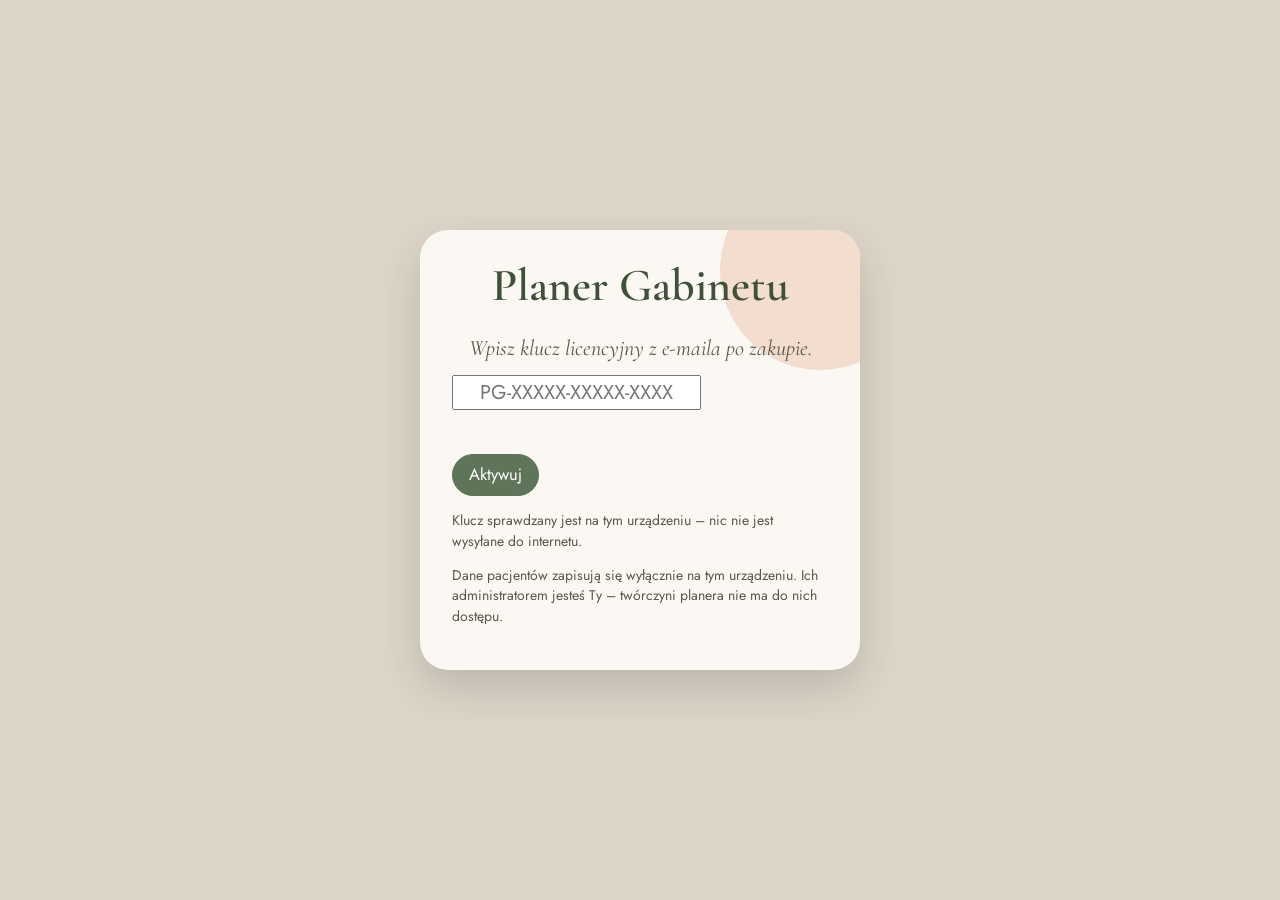
==== commit a2426ce5: "Informacja o administratorze danych (RODO): FAQ, instrukcja, ekran klucza Co-Authored-By: Claude Opu" ====
--- a/app/index.html
+++ b/app/index.html
@@ -1117,7 +1117,7 @@
   $('#app').hidden=true;el.hidden=false;el.innerHTML=`<div class="lockcard"><h1>Planer Gabinetu</h1><p class="sub">Wpisz klucz licencyjny z e-maila po zakupie.</p>
    <input id="licIn" placeholder="PG-XXXXX-XXXXX-XXXX" autocomplete="off" autocapitalize="characters" style="text-transform:uppercase;text-align:center;font-size:20px">
    <p id="licErr" class="small" style="color:#b44;min-height:1.2em"></p><button class="btn or" id="licBtn">Aktywuj</button>
-   <p class="small muted" style="margin-top:14px">Klucz sprawdzany jest na tym urządzeniu – nic nie jest wysyłane do internetu.</p></div>`;
+   <p class="small muted" style="margin-top:14px">Klucz sprawdzany jest na tym urządzeniu – nic nie jest wysyłane do internetu.</p><p class="small muted">Dane pacjentów zapisują się wyłącznie na tym urządzeniu. Ich administratorem jesteś Ty – twórczyni planera nie ma do nich dostępu.</p></div>`;
   const go=async()=>{const v=$('#licIn').value.trim().toUpperCase();
    if(await licOk(v)){try{localStorage.setItem('planer-licencja',v)}catch(_){}el.innerHTML='';res()}else $('#licErr').textContent='Nieprawidłowy klucz. Sprawdź e-mail z zakupem.'};
   $('#licBtn').onclick=go;$('#licIn').onkeydown=e=>{if(e.key==='Enter')go()}})}
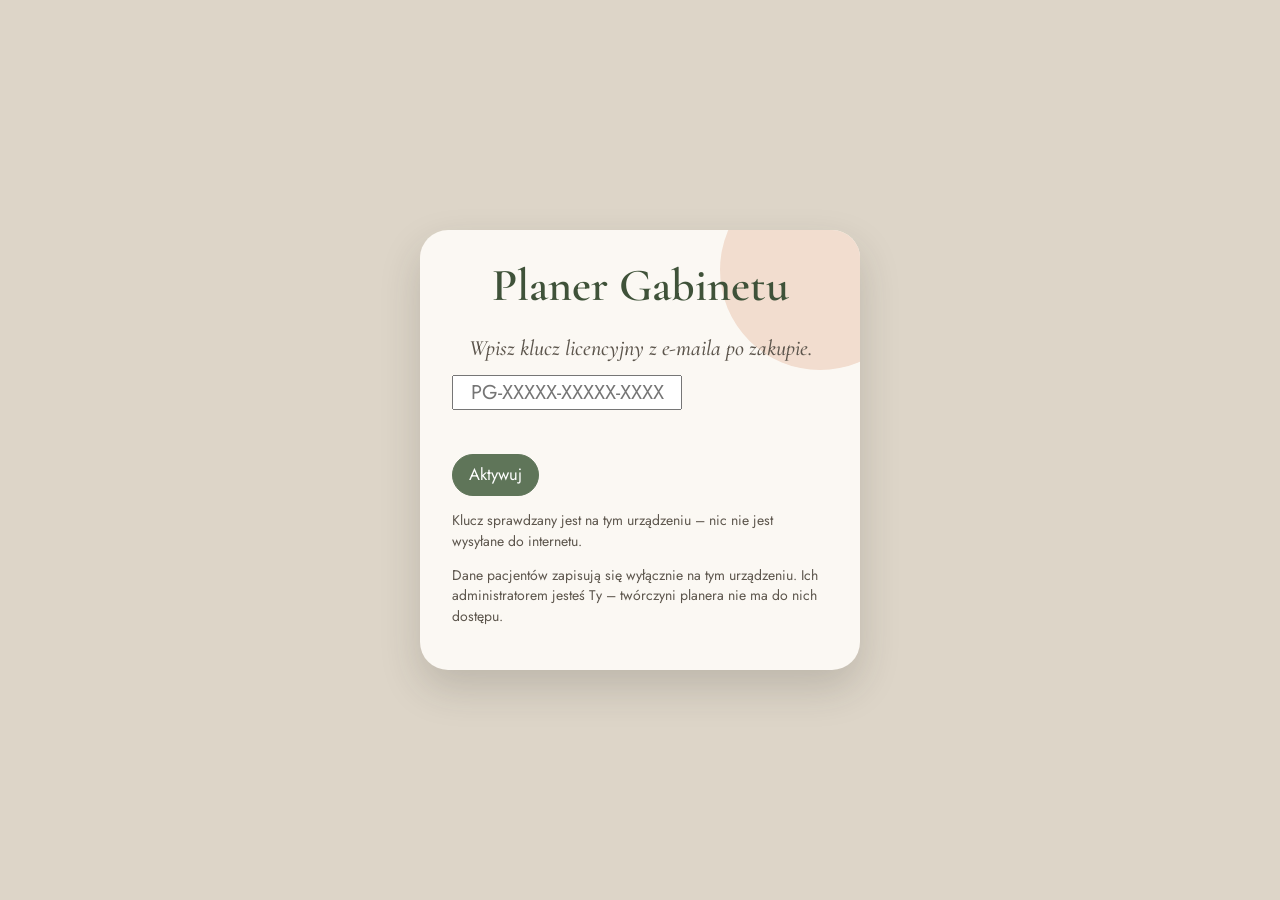
==== commit 4b813438: "Czcionki lokalnie (bez połączeń z Google Fonts) Co-Authored-By: Claude Opus 5.5 <noreply@anthropic.c" ====
--- a/app/index.html
+++ b/app/index.html
@@ -10,9 +10,7 @@
 <link rel="icon" href="icon.svg" type="image/svg+xml">
 <link rel="apple-touch-icon" href="icon-192.png">
 <meta name="apple-mobile-web-app-capable" content="yes">
-<link rel="preconnect" href="https://fonts.googleapis.com">
-<link rel="preconnect" href="https://fonts.gstatic.com" crossorigin>
-<link href="https://fonts.googleapis.com/css2?family=Cormorant+Garamond:ital,wght@0,500;0,600;1,500&family=Jost:wght@400;500;600&family=Caveat:wght@500;700&display=swap" rel="stylesheet">
+<link href="fonts/fonts.css" rel="stylesheet">
 <style>
 :root,body[data-theme="szalwia"]{
   --ink:#2E2A26; --muted:#5C554C; --desk:#DDD5C8; --paper:#FBF8F3; --line:#E6DED1;
--- a/app/fonts/fonts.css
+++ b/app/fonts/fonts.css
@@ -0,0 +1,18 @@
+@font-face{font-family:'Cormorant Garamond';font-style:normal;font-weight:500;font-display:swap;src:url(cormorant-garamond-latin-500-normal.woff2) format('woff2');unicode-range:U+0000-00FF,U+0131,U+0152-0153,U+02BB-02BC,U+02C6,U+02DA,U+02DC,U+0304,U+0308,U+0329,U+2000-206F,U+20AC,U+2122,U+2191,U+2193,U+2212,U+2215,U+FEFF,U+FFFD}
+@font-face{font-family:'Cormorant Garamond';font-style:normal;font-weight:500;font-display:swap;src:url(cormorant-garamond-latin-ext-500-normal.woff2) format('woff2');unicode-range:U+0100-02BA,U+02BD-02C5,U+02C7-02CC,U+02CE-02D7,U+02DD-02FF,U+0304,U+0308,U+0329,U+1D00-1DBF,U+1E00-1E9F,U+1EF2-1EFF,U+2020,U+20A0-20AB,U+20AD-20C0,U+2113,U+2C60-2C7F,U+A720-A7FF}
+@font-face{font-family:'Cormorant Garamond';font-style:normal;font-weight:600;font-display:swap;src:url(cormorant-garamond-latin-600-normal.woff2) format('woff2');unicode-range:U+0000-00FF,U+0131,U+0152-0153,U+02BB-02BC,U+02C6,U+02DA,U+02DC,U+0304,U+0308,U+0329,U+2000-206F,U+20AC,U+2122,U+2191,U+2193,U+2212,U+2215,U+FEFF,U+FFFD}
+@font-face{font-family:'Cormorant Garamond';font-style:normal;font-weight:600;font-display:swap;src:url(cormorant-garamond-latin-ext-600-normal.woff2) format('woff2');unicode-range:U+0100-02BA,U+02BD-02C5,U+02C7-02CC,U+02CE-02D7,U+02DD-02FF,U+0304,U+0308,U+0329,U+1D00-1DBF,U+1E00-1E9F,U+1EF2-1EFF,U+2020,U+20A0-20AB,U+20AD-20C0,U+2113,U+2C60-2C7F,U+A720-A7FF}
+@font-face{font-family:'Cormorant Garamond';font-style:italic;font-weight:500;font-display:swap;src:url(cormorant-garamond-latin-500-italic.woff2) format('woff2');unicode-range:U+0000-00FF,U+0131,U+0152-0153,U+02BB-02BC,U+02C6,U+02DA,U+02DC,U+0304,U+0308,U+0329,U+2000-206F,U+20AC,U+2122,U+2191,U+2193,U+2212,U+2215,U+FEFF,U+FFFD}
+@font-face{font-family:'Cormorant Garamond';font-style:italic;font-weight:500;font-display:swap;src:url(cormorant-garamond-latin-ext-500-italic.woff2) format('woff2');unicode-range:U+0100-02BA,U+02BD-02C5,U+02C7-02CC,U+02CE-02D7,U+02DD-02FF,U+0304,U+0308,U+0329,U+1D00-1DBF,U+1E00-1E9F,U+1EF2-1EFF,U+2020,U+20A0-20AB,U+20AD-20C0,U+2113,U+2C60-2C7F,U+A720-A7FF}
+@font-face{font-family:'Jost';font-style:normal;font-weight:300;font-display:swap;src:url(jost-latin-300-normal.woff2) format('woff2');unicode-range:U+0000-00FF,U+0131,U+0152-0153,U+02BB-02BC,U+02C6,U+02DA,U+02DC,U+0304,U+0308,U+0329,U+2000-206F,U+20AC,U+2122,U+2191,U+2193,U+2212,U+2215,U+FEFF,U+FFFD}
+@font-face{font-family:'Jost';font-style:normal;font-weight:300;font-display:swap;src:url(jost-latin-ext-300-normal.woff2) format('woff2');unicode-range:U+0100-02BA,U+02BD-02C5,U+02C7-02CC,U+02CE-02D7,U+02DD-02FF,U+0304,U+0308,U+0329,U+1D00-1DBF,U+1E00-1E9F,U+1EF2-1EFF,U+2020,U+20A0-20AB,U+20AD-20C0,U+2113,U+2C60-2C7F,U+A720-A7FF}
+@font-face{font-family:'Jost';font-style:normal;font-weight:400;font-display:swap;src:url(jost-latin-400-normal.woff2) format('woff2');unicode-range:U+0000-00FF,U+0131,U+0152-0153,U+02BB-02BC,U+02C6,U+02DA,U+02DC,U+0304,U+0308,U+0329,U+2000-206F,U+20AC,U+2122,U+2191,U+2193,U+2212,U+2215,U+FEFF,U+FFFD}
+@font-face{font-family:'Jost';font-style:normal;font-weight:400;font-display:swap;src:url(jost-latin-ext-400-normal.woff2) format('woff2');unicode-range:U+0100-02BA,U+02BD-02C5,U+02C7-02CC,U+02CE-02D7,U+02DD-02FF,U+0304,U+0308,U+0329,U+1D00-1DBF,U+1E00-1E9F,U+1EF2-1EFF,U+2020,U+20A0-20AB,U+20AD-20C0,U+2113,U+2C60-2C7F,U+A720-A7FF}
+@font-face{font-family:'Jost';font-style:normal;font-weight:500;font-display:swap;src:url(jost-latin-500-normal.woff2) format('woff2');unicode-range:U+0000-00FF,U+0131,U+0152-0153,U+02BB-02BC,U+02C6,U+02DA,U+02DC,U+0304,U+0308,U+0329,U+2000-206F,U+20AC,U+2122,U+2191,U+2193,U+2212,U+2215,U+FEFF,U+FFFD}
+@font-face{font-family:'Jost';font-style:normal;font-weight:500;font-display:swap;src:url(jost-latin-ext-500-normal.woff2) format('woff2');unicode-range:U+0100-02BA,U+02BD-02C5,U+02C7-02CC,U+02CE-02D7,U+02DD-02FF,U+0304,U+0308,U+0329,U+1D00-1DBF,U+1E00-1E9F,U+1EF2-1EFF,U+2020,U+20A0-20AB,U+20AD-20C0,U+2113,U+2C60-2C7F,U+A720-A7FF}
+@font-face{font-family:'Jost';font-style:normal;font-weight:600;font-display:swap;src:url(jost-latin-600-normal.woff2) format('woff2');unicode-range:U+0000-00FF,U+0131,U+0152-0153,U+02BB-02BC,U+02C6,U+02DA,U+02DC,U+0304,U+0308,U+0329,U+2000-206F,U+20AC,U+2122,U+2191,U+2193,U+2212,U+2215,U+FEFF,U+FFFD}
+@font-face{font-family:'Jost';font-style:normal;font-weight:600;font-display:swap;src:url(jost-latin-ext-600-normal.woff2) format('woff2');unicode-range:U+0100-02BA,U+02BD-02C5,U+02C7-02CC,U+02CE-02D7,U+02DD-02FF,U+0304,U+0308,U+0329,U+1D00-1DBF,U+1E00-1E9F,U+1EF2-1EFF,U+2020,U+20A0-20AB,U+20AD-20C0,U+2113,U+2C60-2C7F,U+A720-A7FF}
+@font-face{font-family:'Caveat';font-style:normal;font-weight:500;font-display:swap;src:url(caveat-latin-500-normal.woff2) format('woff2');unicode-range:U+0000-00FF,U+0131,U+0152-0153,U+02BB-02BC,U+02C6,U+02DA,U+02DC,U+0304,U+0308,U+0329,U+2000-206F,U+20AC,U+2122,U+2191,U+2193,U+2212,U+2215,U+FEFF,U+FFFD}
+@font-face{font-family:'Caveat';font-style:normal;font-weight:500;font-display:swap;src:url(caveat-latin-ext-500-normal.woff2) format('woff2');unicode-range:U+0100-02BA,U+02BD-02C5,U+02C7-02CC,U+02CE-02D7,U+02DD-02FF,U+0304,U+0308,U+0329,U+1D00-1DBF,U+1E00-1E9F,U+1EF2-1EFF,U+2020,U+20A0-20AB,U+20AD-20C0,U+2113,U+2C60-2C7F,U+A720-A7FF}
+@font-face{font-family:'Caveat';font-style:normal;font-weight:700;font-display:swap;src:url(caveat-latin-700-normal.woff2) format('woff2');unicode-range:U+0000-00FF,U+0131,U+0152-0153,U+02BB-02BC,U+02C6,U+02DA,U+02DC,U+0304,U+0308,U+0329,U+2000-206F,U+20AC,U+2122,U+2191,U+2193,U+2212,U+2215,U+FEFF,U+FFFD}
+@font-face{font-family:'Caveat';font-style:normal;font-weight:700;font-display:swap;src:url(caveat-latin-ext-700-normal.woff2) format('woff2');unicode-range:U+0100-02BA,U+02BD-02C5,U+02C7-02CC,U+02CE-02D7,U+02DD-02FF,U+0304,U+0308,U+0329,U+1D00-1DBF,U+1E00-1E9F,U+1EF2-1EFF,U+2020,U+20A0-20AB,U+20AD-20C0,U+2113,U+2C60-2C7F,U+A720-A7FF}
